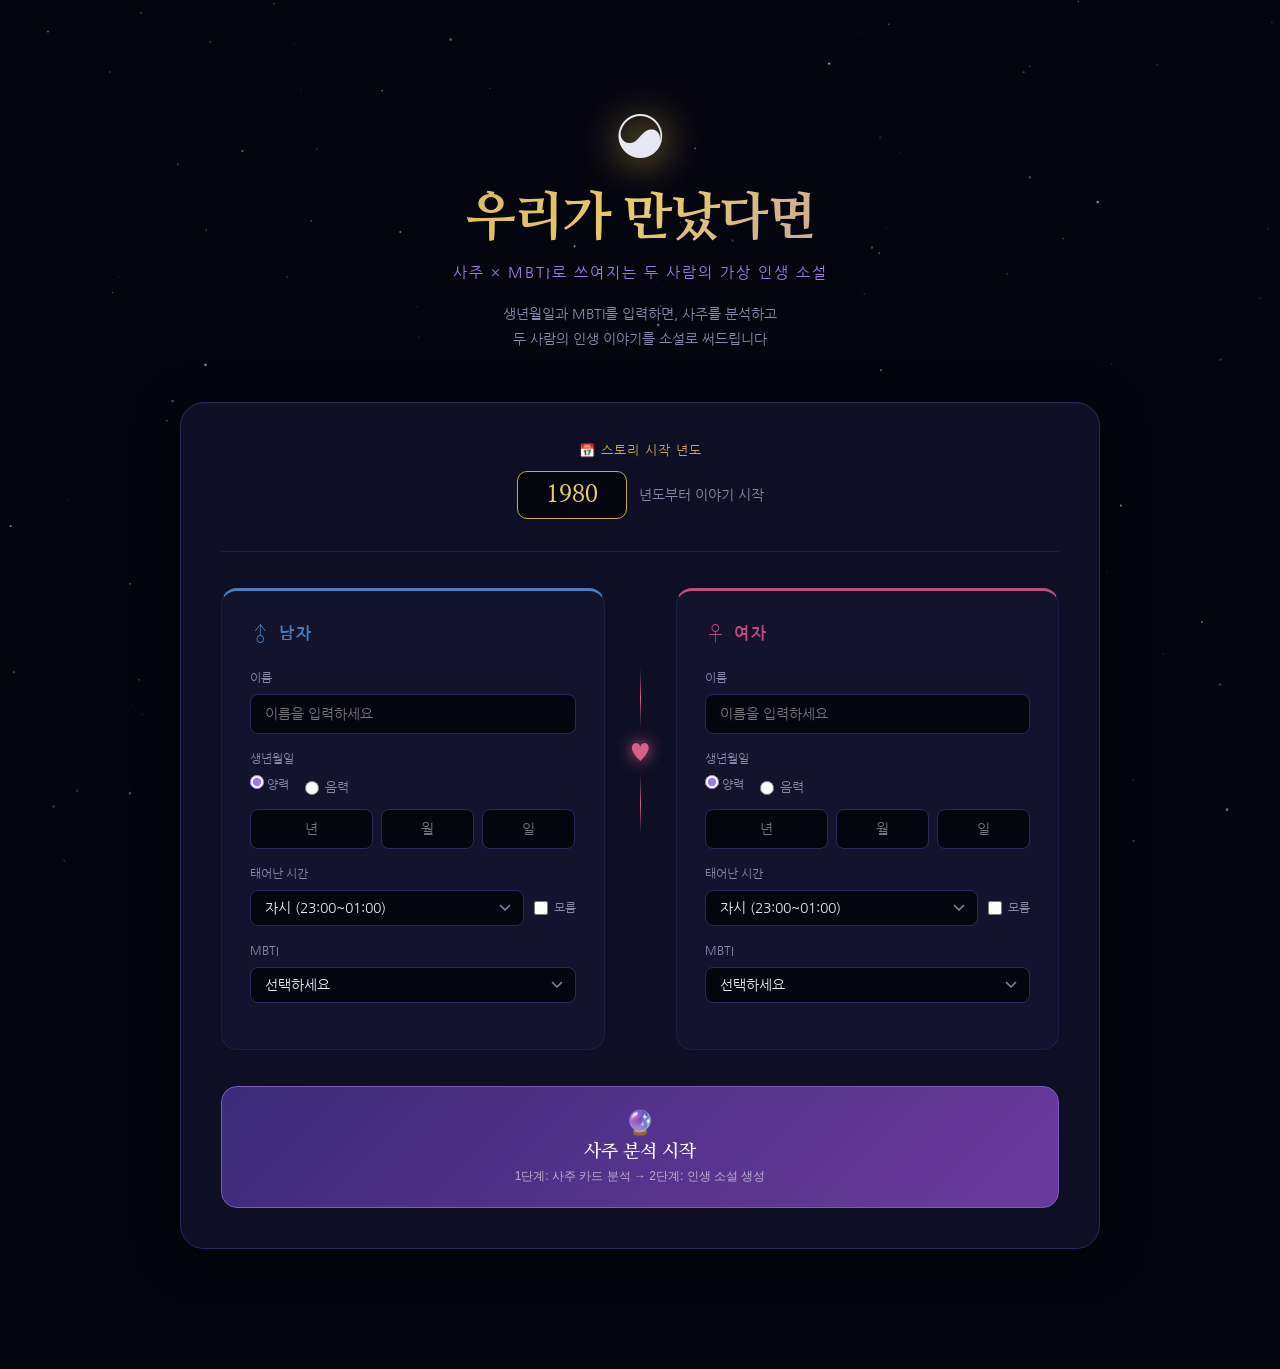
==== templates/index.html @ 8399f2bc "고정 챕터 방식 → 이어쓰기 방식으로 전면 개편 - 기존 1~4부 고정 구조 제거 - 이어쓰기 버튼으로 자연스럽게 무한 연속 생성 - 이전 파트 마지막 1000자를 다음 파트에 전" ====
<!DOCTYPE html>
<html lang="ko">
<head>
  <meta charset="UTF-8" />
  <meta name="viewport" content="width=device-width, initial-scale=1.0" />
  <title>사주×MBTI 인생소설 | 우리가 만났다면</title>
  <link rel="preconnect" href="https://fonts.googleapis.com" />
  <link href="https://fonts.googleapis.com/css2?family=Nanum+Myeongjo:wght@400;700;800&family=Nanum+Gothic:wght@400;700&display=swap" rel="stylesheet" />
  <link rel="stylesheet" href="/static/css/style.css" />
</head>
<body>
  <canvas id="stars"></canvas>

  <div class="container">

    <!-- 헤더 -->
    <header class="hero">
      <div class="hero-symbol">☯</div>
      <h1 class="hero-title">우리가 만났다면</h1>
      <p class="hero-subtitle">사주 × MBTI로 쓰여지는 두 사람의 가상 인생 소설</p>
      <p class="hero-desc">생년월일과 MBTI를 입력하면, 사주를 분석하고<br>두 사람의 인생 이야기를 소설로 써드립니다</p>
    </header>

    <!-- 입력 폼 -->
    <form id="saju-form" class="form-card">

      <div class="start-year-row">
        <label class="label-main">📅 스토리 시작 년도</label>
        <div class="start-year-input">
          <input type="number" id="start_year" min="1960" max="2010" value="1980" class="input-year" />
          <span class="unit">년도부터 이야기 시작</span>
        </div>
      </div>

      <div class="persons-row">

        <!-- 남자 -->
        <div class="person-card male">
          <div class="person-header">
            <span class="person-icon">♂</span>
            <span class="person-label">남자</span>
          </div>
          <div class="field-group">
            <label>이름</label>
            <input type="text" id="male_name" placeholder="이름을 입력하세요" class="input-text" required />
          </div>
          <div class="field-group">
            <label>생년월일</label>
            <div class="calendar-type">
              <label class="radio-label"><input type="radio" name="male_cal" value="solar" checked /> 양력</label>
              <label class="radio-label"><input type="radio" name="male_cal" value="lunar" /> 음력</label>
            </div>
            <div class="date-row">
              <input type="number" id="male_year" placeholder="년" min="1940" max="2010" class="input-date" required />
              <input type="number" id="male_month" placeholder="월" min="1" max="12" class="input-date sm" required />
              <input type="number" id="male_day" placeholder="일" min="1" max="31" class="input-date sm" required />
            </div>
          </div>
          <div class="field-group">
            <label>태어난 시간</label>
            <div class="time-row">
              <select id="male_hour" class="input-select">
                <option value="23">자시 (23:00~01:00)</option>
                <option value="1">축시 (01:00~03:00)</option>
                <option value="3">인시 (03:00~05:00)</option>
                <option value="5">묘시 (05:00~07:00)</option>
                <option value="7">진시 (07:00~09:00)</option>
                <option value="9">사시 (09:00~11:00)</option>
                <option value="11">오시 (11:00~13:00)</option>
                <option value="13">미시 (13:00~15:00)</option>
                <option value="15">신시 (15:00~17:00)</option>
                <option value="17">유시 (17:00~19:00)</option>
                <option value="19">술시 (19:00~21:00)</option>
                <option value="21">해시 (21:00~23:00)</option>
              </select>
              <label class="checkbox-label">
                <input type="checkbox" id="male_time_unknown" /> <span>모름</span>
              </label>
            </div>
          </div>
          <div class="field-group">
            <label>MBTI</label>
            <select id="male_mbti" class="input-select" required>
              <option value="">선택하세요</option>
              <optgroup label="분석가형 (NT)">
                <option>INTJ</option><option>INTP</option><option>ENTJ</option><option>ENTP</option>
              </optgroup>
              <optgroup label="외교관형 (NF)">
                <option>INFJ</option><option>INFP</option><option>ENFJ</option><option>ENFP</option>
              </optgroup>
              <optgroup label="관리자형 (SJ)">
                <option>ISTJ</option><option>ISFJ</option><option>ESTJ</option><option>ESFJ</option>
              </optgroup>
              <optgroup label="탐험가형 (SP)">
                <option>ISTP</option><option>ISFP</option><option>ESTP</option><option>ESFP</option>
              </optgroup>
            </select>
          </div>
        </div>

        <!-- 하트 구분선 -->
        <div class="divider-heart">
          <div class="heart-line"></div>
          <span class="heart">♥</span>
          <div class="heart-line"></div>
        </div>

        <!-- 여자 -->
        <div class="person-card female">
          <div class="person-header">
            <span class="person-icon">♀</span>
            <span class="person-label">여자</span>
          </div>
          <div class="field-group">
            <label>이름</label>
            <input type="text" id="female_name" placeholder="이름을 입력하세요" class="input-text" required />
          </div>
          <div class="field-group">
            <label>생년월일</label>
            <div class="calendar-type">
              <label class="radio-label"><input type="radio" name="female_cal" value="solar" checked /> 양력</label>
              <label class="radio-label"><input type="radio" name="female_cal" value="lunar" /> 음력</label>
            </div>
            <div class="date-row">
              <input type="number" id="female_year" placeholder="년" min="1940" max="2010" class="input-date" required />
              <input type="number" id="female_month" placeholder="월" min="1" max="12" class="input-date sm" required />
              <input type="number" id="female_day" placeholder="일" min="1" max="31" class="input-date sm" required />
            </div>
          </div>
          <div class="field-group">
            <label>태어난 시간</label>
            <div class="time-row">
              <select id="female_hour" class="input-select">
                <option value="23">자시 (23:00~01:00)</option>
                <option value="1">축시 (01:00~03:00)</option>
                <option value="3">인시 (03:00~05:00)</option>
                <option value="5">묘시 (05:00~07:00)</option>
                <option value="7">진시 (07:00~09:00)</option>
                <option value="9">사시 (09:00~11:00)</option>
                <option value="11">오시 (11:00~13:00)</option>
                <option value="13">미시 (13:00~15:00)</option>
                <option value="15">신시 (15:00~17:00)</option>
                <option value="17">유시 (17:00~19:00)</option>
                <option value="19">술시 (19:00~21:00)</option>
                <option value="21">해시 (21:00~23:00)</option>
              </select>
              <label class="checkbox-label">
                <input type="checkbox" id="female_time_unknown" /> <span>모름</span>
              </label>
            </div>
          </div>
          <div class="field-group">
            <label>MBTI</label>
            <select id="female_mbti" class="input-select" required>
              <option value="">선택하세요</option>
              <optgroup label="분석가형 (NT)">
                <option>INTJ</option><option>INTP</option><option>ENTJ</option><option>ENTP</option>
              </optgroup>
              <optgroup label="외교관형 (NF)">
                <option>INFJ</option><option>INFP</option><option>ENFJ</option><option>ENFP</option>
              </optgroup>
              <optgroup label="관리자형 (SJ)">
                <option>ISTJ</option><option>ISFJ</option><option>ESTJ</option><option>ESFJ</option>
              </optgroup>
              <optgroup label="탐험가형 (SP)">
                <option>ISTP</option><option>ISFP</option><option>ESTP</option><option>ESFP</option>
              </optgroup>
            </select>
          </div>
        </div>

      </div><!-- /persons-row -->

      <button type="submit" id="analyze-btn" class="btn-generate">
        <span class="btn-icon">🔮</span>
        <span class="btn-text">사주 분석 시작</span>
        <span class="btn-sub">1단계: 사주 카드 분석 → 2단계: 인생 소설 생성</span>
      </button>
    </form>

    <!-- 로딩 -->
    <div id="loading" class="loading hidden">
      <div class="loading-orb"></div>
      <p class="loading-text" id="loading-text">사주를 분석하고 있어요...</p>
      <p class="loading-sub" id="loading-sub">두 사람의 운명을 읽는 중 ✨</p>
    </div>

    <!-- 1단계: 사주 분석 카드 -->
    <div id="analysis-section" class="hidden">
      <div class="section-title-row">
        <h2 class="section-title">🔮 사주 분석 결과</h2>
      </div>
      <div class="analysis-cards">
        <div id="card-male" class="analysis-card male-card">
          <div class="card-loading">분석 중...</div>
        </div>
        <div id="card-female" class="analysis-card female-card">
          <div class="card-loading">분석 중...</div>
        </div>
        <div id="card-compat" class="analysis-card compat-card">
          <div class="card-loading">분석 중...</div>
        </div>
      </div>

      <!-- 소설 시작 버튼 -->
      <div id="novel-start-area" class="hidden">
        <div class="novel-start-divider">
          <span>✦ ✦ ✦</span>
        </div>
        <p class="novel-start-desc">사주 분석이 완료됐어요.<br>이제 두 사람의 인생 소설을 읽어볼까요?</p>
        <button id="start-novel-btn" class="btn-novel-start" onclick="startNovel()">
          <span>📖 인생 소설 1부 시작하기</span>
          <span class="btn-sub">성장기 · 첫 만남</span>
        </button>
      </div>
    </div>

    <!-- 2단계: 이어쓰기 소설 -->
    <div id="novel-section" class="hidden">

      <!-- 파트 콘텐츠 -->
      <div id="parts-container"></div>

      <!-- 이어쓰기 버튼 -->
      <div id="continue-area" class="hidden">
        <button id="continue-btn" class="btn-continue" onclick="continueNovel()">
          <span>✍️ 이어쓰기</span>
          <span class="btn-sub">다음 이야기 계속 보기</span>
        </button>
      </div>

      <!-- 완결 -->
      <div id="novel-end" class="hidden">
        <div class="novel-end-card">
          <div class="end-symbol">✦</div>
          <h3 id="end-title">두 사람의 이야기, 완결</h3>
          <p id="end-desc"></p>
          <button class="btn-copy-all" onclick="copyAll()">📋 전체 이야기 복사</button>
          <button class="btn-restart" onclick="location.reload()">🔄 새 이야기 만들기</button>
        </div>
      </div>
    </div>

  </div><!-- /container -->

  <script src="/static/js/script.js"></script>
</body>
</html>
---- static/css/style.css ----
/* ===== 기본 리셋 ===== */
*, *::before, *::after { box-sizing: border-box; margin: 0; padding: 0; }

:root {
  --bg: #05050f;
  --card: #0e0e24;
  --card2: #13132e;
  --border: #2a2a5a;
  --border2: #1e1e45;
  --gold: #c8a84b;
  --gold2: #e8c96b;
  --purple: #7c5cbf;
  --purple2: #9b7de0;
  --pink: #d4608a;
  --blue: #4a7dbf;
  --text: #e8e8f2;
  --sub: #8888aa;
  --male: #4a7dbf;
  --female: #bf4a7d;
}

body {
  background: var(--bg);
  color: var(--text);
  font-family: 'Nanum Gothic', sans-serif;
  min-height: 100vh;
  overflow-x: hidden;
}

#stars {
  position: fixed; top: 0; left: 0;
  width: 100%; height: 100%;
  pointer-events: none; z-index: 0;
}

.container {
  position: relative; z-index: 1;
  max-width: 960px;
  margin: 0 auto;
  padding: 40px 20px 80px;
}

/* ===== 히어로 ===== */
.hero { text-align: center; padding: 60px 0 50px; }

.hero-symbol {
  font-size: 56px; display: block; margin-bottom: 16px;
  animation: float 4s ease-in-out infinite;
  filter: drop-shadow(0 0 20px var(--gold));
}

@keyframes float {
  0%, 100% { transform: translateY(0); }
  50% { transform: translateY(-10px); }
}

.hero-title {
  font-family: 'Nanum Myeongjo', serif;
  font-size: clamp(32px, 6vw, 52px); font-weight: 800;
  background: linear-gradient(135deg, var(--gold), var(--gold2), var(--purple2));
  -webkit-background-clip: text; -webkit-text-fill-color: transparent; background-clip: text;
  letter-spacing: -1px; margin-bottom: 12px;
}

.hero-subtitle { font-size: 15px; color: var(--purple2); letter-spacing: 2px; margin-bottom: 20px; }
.hero-desc { font-size: 14px; color: var(--sub); line-height: 1.8; }

/* ===== 폼 카드 ===== */
.form-card {
  background: var(--card); border: 1px solid var(--border);
  border-radius: 24px; padding: 40px; margin-bottom: 40px;
  box-shadow: 0 8px 40px rgba(0,0,0,0.5), inset 0 1px 0 rgba(255,255,255,0.04);
}

.start-year-row { text-align: center; margin-bottom: 36px; padding-bottom: 32px; border-bottom: 1px solid var(--border2); }
.label-main { display: block; font-size: 13px; color: var(--gold); letter-spacing: 1px; margin-bottom: 12px; }
.start-year-input { display: flex; align-items: center; justify-content: center; gap: 12px; }

.input-year {
  width: 110px; background: var(--bg); border: 1px solid var(--gold);
  border-radius: 10px; color: var(--gold2); font-size: 24px;
  font-family: 'Nanum Myeongjo', serif; font-weight: 700;
  text-align: center; padding: 8px 12px; outline: none;
  -moz-appearance: textfield;
}
.input-year::-webkit-inner-spin-button { display: none; }
.input-year:focus { border-color: var(--gold2); box-shadow: 0 0 12px rgba(200,168,75,0.3); }
.unit { font-size: 14px; color: var(--sub); }

.persons-row { display: grid; grid-template-columns: 1fr auto 1fr; gap: 24px; align-items: start; }

.person-card { background: var(--card2); border-radius: 16px; padding: 28px; border: 1px solid var(--border2); }
.person-card.male { border-top: 3px solid var(--male); }
.person-card.female { border-top: 3px solid var(--female); }

.person-header { display: flex; align-items: center; gap: 8px; margin-bottom: 24px; }
.person-icon { font-size: 22px; }
.male .person-icon { color: var(--male); }
.female .person-icon { color: var(--female); }
.person-label { font-size: 16px; font-weight: 700; letter-spacing: 2px; }
.male .person-label { color: var(--male); }
.female .person-label { color: var(--female); }

.field-group { margin-bottom: 18px; }
.field-group label:first-child { display: block; font-size: 12px; color: var(--sub); margin-bottom: 8px; }

.input-text, .input-select {
  width: 100%; background: var(--bg); border: 1px solid var(--border);
  border-radius: 8px; color: var(--text); font-size: 14px;
  font-family: 'Nanum Gothic', sans-serif; padding: 10px 14px;
  outline: none; transition: border-color 0.2s;
}
.input-text:focus, .input-select:focus { border-color: var(--purple2); box-shadow: 0 0 8px rgba(124,92,191,0.2); }
.input-select {
  cursor: pointer; appearance: none;
  background-image: url("data:image/svg+xml,%3Csvg xmlns='http://www.w3.org/2000/svg' width='12' height='8' viewBox='0 0 12 8'%3E%3Cpath d='M1 1l5 5 5-5' stroke='%238888aa' stroke-width='1.5' fill='none'/%3E%3C/svg%3E");
  background-repeat: no-repeat; background-position: right 12px center; padding-right: 32px;
}
.input-select option, .input-select optgroup { background: #1a1a3a; color: var(--text); }

.calendar-type { display: flex; gap: 16px; margin-bottom: 8px; }
.radio-label { display: flex; align-items: center; gap: 6px; font-size: 13px; color: var(--sub); cursor: pointer; }
.radio-label input[type="radio"] { accent-color: var(--purple2); width: 14px; height: 14px; }

.date-row { display: flex; gap: 8px; }
.input-date {
  background: var(--bg); border: 1px solid var(--border); border-radius: 8px;
  color: var(--text); font-size: 14px; font-family: 'Nanum Gothic', sans-serif;
  padding: 10px; outline: none; text-align: center; flex: 1;
  -moz-appearance: textfield; transition: border-color 0.2s;
}
.input-date.sm { flex: 0.7; }
.input-date::-webkit-inner-spin-button { display: none; }
.input-date:focus { border-color: var(--purple2); }

.time-row { display: flex; gap: 10px; align-items: center; }
.time-row .input-select { flex: 1; }
.checkbox-label { display: flex; align-items: center; gap: 6px; font-size: 12px; color: var(--sub); cursor: pointer; white-space: nowrap; }
.checkbox-label input { accent-color: var(--gold); width: 14px; height: 14px; }

.divider-heart { display: flex; flex-direction: column; align-items: center; justify-content: center; padding-top: 80px; gap: 8px; }
.heart-line { width: 1px; height: 60px; background: linear-gradient(to bottom, transparent, var(--pink), transparent); }
.heart { font-size: 24px; color: var(--pink); filter: drop-shadow(0 0 8px var(--pink)); animation: pulse 2s ease-in-out infinite; }
@keyframes pulse { 0%, 100% { transform: scale(1); } 50% { transform: scale(1.2); } }

/* ===== 버튼 ===== */
.btn-generate {
  display: flex; flex-direction: column; align-items: center; justify-content: center;
  width: 100%; margin-top: 36px; padding: 22px;
  background: linear-gradient(135deg, #3a2a7a, #6a3a9a, #3a2a7a);
  background-size: 200% auto; border: 1px solid var(--purple);
  border-radius: 16px; color: #fff; cursor: pointer; transition: all 0.3s; gap: 4px;
}
.btn-generate:hover { background-position: right center; border-color: var(--purple2); box-shadow: 0 8px 30px rgba(124,92,191,0.4); transform: translateY(-2px); }
.btn-generate:disabled { opacity: 0.5; cursor: not-allowed; transform: none; }
.btn-icon { font-size: 24px; }
.btn-text { font-size: 18px; font-weight: 700; font-family: 'Nanum Myeongjo', serif; }
.btn-sub { font-size: 12px; color: rgba(255,255,255,0.6); }

/* ===== 로딩 ===== */
.loading { text-align: center; padding: 60px 20px; }
.loading-orb {
  width: 80px; height: 80px; margin: 0 auto 24px; border-radius: 50%;
  background: radial-gradient(circle at 30% 30%, var(--purple2), var(--purple));
  animation: orb-pulse 2s ease-in-out infinite;
  box-shadow: 0 0 30px var(--purple), 0 0 60px rgba(124,92,191,0.3);
}
@keyframes orb-pulse {
  0%, 100% { transform: scale(1); box-shadow: 0 0 30px var(--purple); }
  50% { transform: scale(1.1); box-shadow: 0 0 50px var(--purple2); }
}
.loading-text { font-size: 16px; color: var(--text); margin-bottom: 8px; }
.loading-sub { font-size: 13px; color: var(--sub); }

/* ===== 섹션 타이틀 ===== */
.section-title-row { text-align: center; margin-bottom: 28px; }
.section-title { font-family: 'Nanum Myeongjo', serif; font-size: 26px; font-weight: 700; color: var(--gold); }

/* ===== 사주 분석 카드 ===== */
.analysis-cards { display: grid; grid-template-columns: 1fr 1fr; gap: 16px; margin-bottom: 32px; }

.analysis-card {
  background: var(--card); border: 1px solid var(--border);
  border-radius: 20px; padding: 28px;
  box-shadow: 0 4px 20px rgba(0,0,0,0.3);
  animation: fadeIn 0.5s ease;
}

.male-card { border-top: 3px solid var(--male); grid-column: 1; }
.female-card { border-top: 3px solid var(--female); grid-column: 2; }
.compat-card {
  grid-column: 1 / -1;
  border-top: 3px solid var(--gold);
  background: linear-gradient(135deg, var(--card), rgba(200,168,75,0.05));
}

.card-header { display: flex; align-items: center; gap: 10px; margin-bottom: 16px; }
.card-icon { font-size: 24px; }
.card-title { font-family: 'Nanum Myeongjo', serif; font-size: 18px; font-weight: 700; }
.male-card .card-title { color: var(--male); }
.female-card .card-title { color: var(--female); }
.compat-card .card-title { color: var(--gold); }

.card-body { font-size: 14px; line-height: 2; color: var(--text); white-space: pre-wrap; }
.card-body em { color: var(--purple2); font-style: normal; font-weight: 700; }

.card-loading { color: var(--sub); font-size: 14px; text-align: center; padding: 20px; animation: blink 1.5s ease-in-out infinite; }
@keyframes blink { 0%, 100% { opacity: 1; } 50% { opacity: 0.3; } }

/* ===== 소설 시작 영역 ===== */
.novel-start-divider { text-align: center; color: var(--gold); font-size: 20px; letter-spacing: 12px; margin: 32px 0 20px; }
.novel-start-desc { text-align: center; color: var(--sub); font-size: 15px; line-height: 1.8; margin-bottom: 20px; }

.btn-novel-start {
  display: flex; flex-direction: column; align-items: center;
  width: 100%; padding: 24px;
  background: linear-gradient(135deg, rgba(200,168,75,0.15), rgba(200,168,75,0.05));
  border: 1px solid var(--gold); border-radius: 16px;
  color: var(--gold2); font-size: 18px; font-family: 'Nanum Myeongjo', serif;
  font-weight: 700; cursor: pointer; transition: all 0.3s; gap: 6px;
}
.btn-novel-start:hover { background: rgba(200,168,75,0.2); box-shadow: 0 8px 30px rgba(200,168,75,0.2); transform: translateY(-2px); }
.btn-novel-start .btn-sub { font-size: 13px; color: var(--sub); font-family: 'Nanum Gothic', sans-serif; font-weight: 400; }

/* ===== 파트 블록 ===== */
.part-block { margin-bottom: 40px; }

.part-title-bar {
  display: flex; align-items: center; gap: 12px;
  margin-bottom: 20px; padding: 14px 24px;
  background: linear-gradient(135deg, rgba(124,92,191,0.15), rgba(124,92,191,0.05));
  border: 1px solid var(--border); border-radius: 12px;
  border-left: 4px solid var(--purple2);
}
.part-num {
  font-family: 'Nanum Myeongjo', serif;
  font-size: 20px; font-weight: 700; color: var(--purple2);
}

/* ===== 이어쓰기 버튼 ===== */
.btn-continue {
  display: flex; flex-direction: column; align-items: center;
  width: 100%; padding: 22px;
  background: linear-gradient(135deg, #1a1a3a, #2a1a4a);
  border: 1px solid var(--purple); border-radius: 16px;
  color: var(--purple2); font-size: 18px;
  font-family: 'Nanum Myeongjo', serif; font-weight: 700;
  cursor: pointer; transition: all 0.3s; gap: 6px; margin-top: 8px;
}
.btn-continue:hover { border-color: var(--purple2); box-shadow: 0 8px 30px rgba(124,92,191,0.3); transform: translateY(-2px); }
.btn-continue:disabled { opacity: 0.5; cursor: not-allowed; transform: none; }

/* ===== 챕터 카드 ===== */

.chapter-card {
  background: var(--card2); border: 1px solid var(--border2);
  border-radius: 16px; padding: 28px 32px; margin-bottom: 16px;
  animation: fadeIn 0.4s ease;
}

@keyframes fadeIn { from { opacity: 0; transform: translateY(10px); } to { opacity: 1; transform: translateY(0); } }

.chapter-year { font-size: 14px; color: var(--gold); font-weight: 700; letter-spacing: 1px; margin-bottom: 12px; display: block; }
.saju-note { background: rgba(124,92,191,0.08); border-left: 3px solid var(--purple2); border-radius: 0 8px 8px 0; padding: 10px 14px; font-size: 13px; color: var(--purple2); margin-bottom: 16px; line-height: 1.6; }
.story-body { color: var(--text); white-space: pre-wrap; line-height: 2; font-size: 15px; }
.gungham-note { background: rgba(200,168,75,0.06); border-left: 3px solid var(--gold); border-radius: 0 8px 8px 0; padding: 10px 14px; font-size: 13px; color: var(--gold); margin-top: 16px; line-height: 1.6; }

.story-raw { white-space: pre-wrap; line-height: 2; color: var(--text); font-size: 15px; padding: 8px; }

/* ===== 다음 챕터 버튼 ===== */
.btn-next-chapter {
  display: block; width: 100%; padding: 20px;
  background: linear-gradient(135deg, #1a1a3a, #2a1a4a);
  border: 1px solid var(--purple); border-radius: 16px;
  color: var(--purple2); font-size: 16px; font-family: 'Nanum Myeongjo', serif;
  font-weight: 700; cursor: pointer; transition: all 0.3s;
  text-align: center; margin-top: 8px;
}
.btn-next-chapter:hover { border-color: var(--purple2); box-shadow: 0 8px 30px rgba(124,92,191,0.3); transform: translateY(-2px); }

/* ===== 완결 ===== */
.novel-end-card {
  text-align: center; padding: 60px 40px;
  background: linear-gradient(135deg, var(--card), rgba(200,168,75,0.08));
  border: 1px solid var(--gold); border-radius: 24px;
  margin-top: 32px;
}
.end-symbol { font-size: 40px; color: var(--gold); margin-bottom: 20px; animation: float 3s ease-in-out infinite; }
#end-title { font-family: 'Nanum Myeongjo', serif; font-size: 24px; color: var(--gold2); margin-bottom: 12px; }
#end-desc { color: var(--sub); font-size: 15px; margin-bottom: 32px; line-height: 1.8; }

.btn-copy-all, .btn-restart {
  display: inline-block; padding: 12px 28px; border-radius: 10px;
  font-size: 14px; font-family: 'Nanum Gothic', sans-serif;
  cursor: pointer; transition: all 0.2s; margin: 6px;
}
.btn-copy-all { background: var(--card2); border: 1px solid var(--border); color: var(--sub); }
.btn-copy-all:hover { border-color: var(--gold); color: var(--gold); }
.btn-restart { background: rgba(124,92,191,0.2); border: 1px solid var(--purple); color: var(--purple2); }
.btn-restart:hover { background: rgba(124,92,191,0.3); }

/* ===== 유틸 ===== */
.hidden { display: none !important; }

/* ===== 반응형 ===== */
@media (max-width: 700px) {
  .form-card { padding: 24px 16px; }
  .persons-row { grid-template-columns: 1fr; }
  .divider-heart { flex-direction: row; padding-top: 0; }
  .heart-line { width: 60px; height: 1px; background: linear-gradient(to right, transparent, var(--pink), transparent); }
  .analysis-cards { grid-template-columns: 1fr; }
  .male-card, .female-card, .compat-card { grid-column: 1; }
  .chapter-card { padding: 20px; }
  .chapter-progress { padding: 12px; }
  .chapter-step span { font-size: 10px; }
}
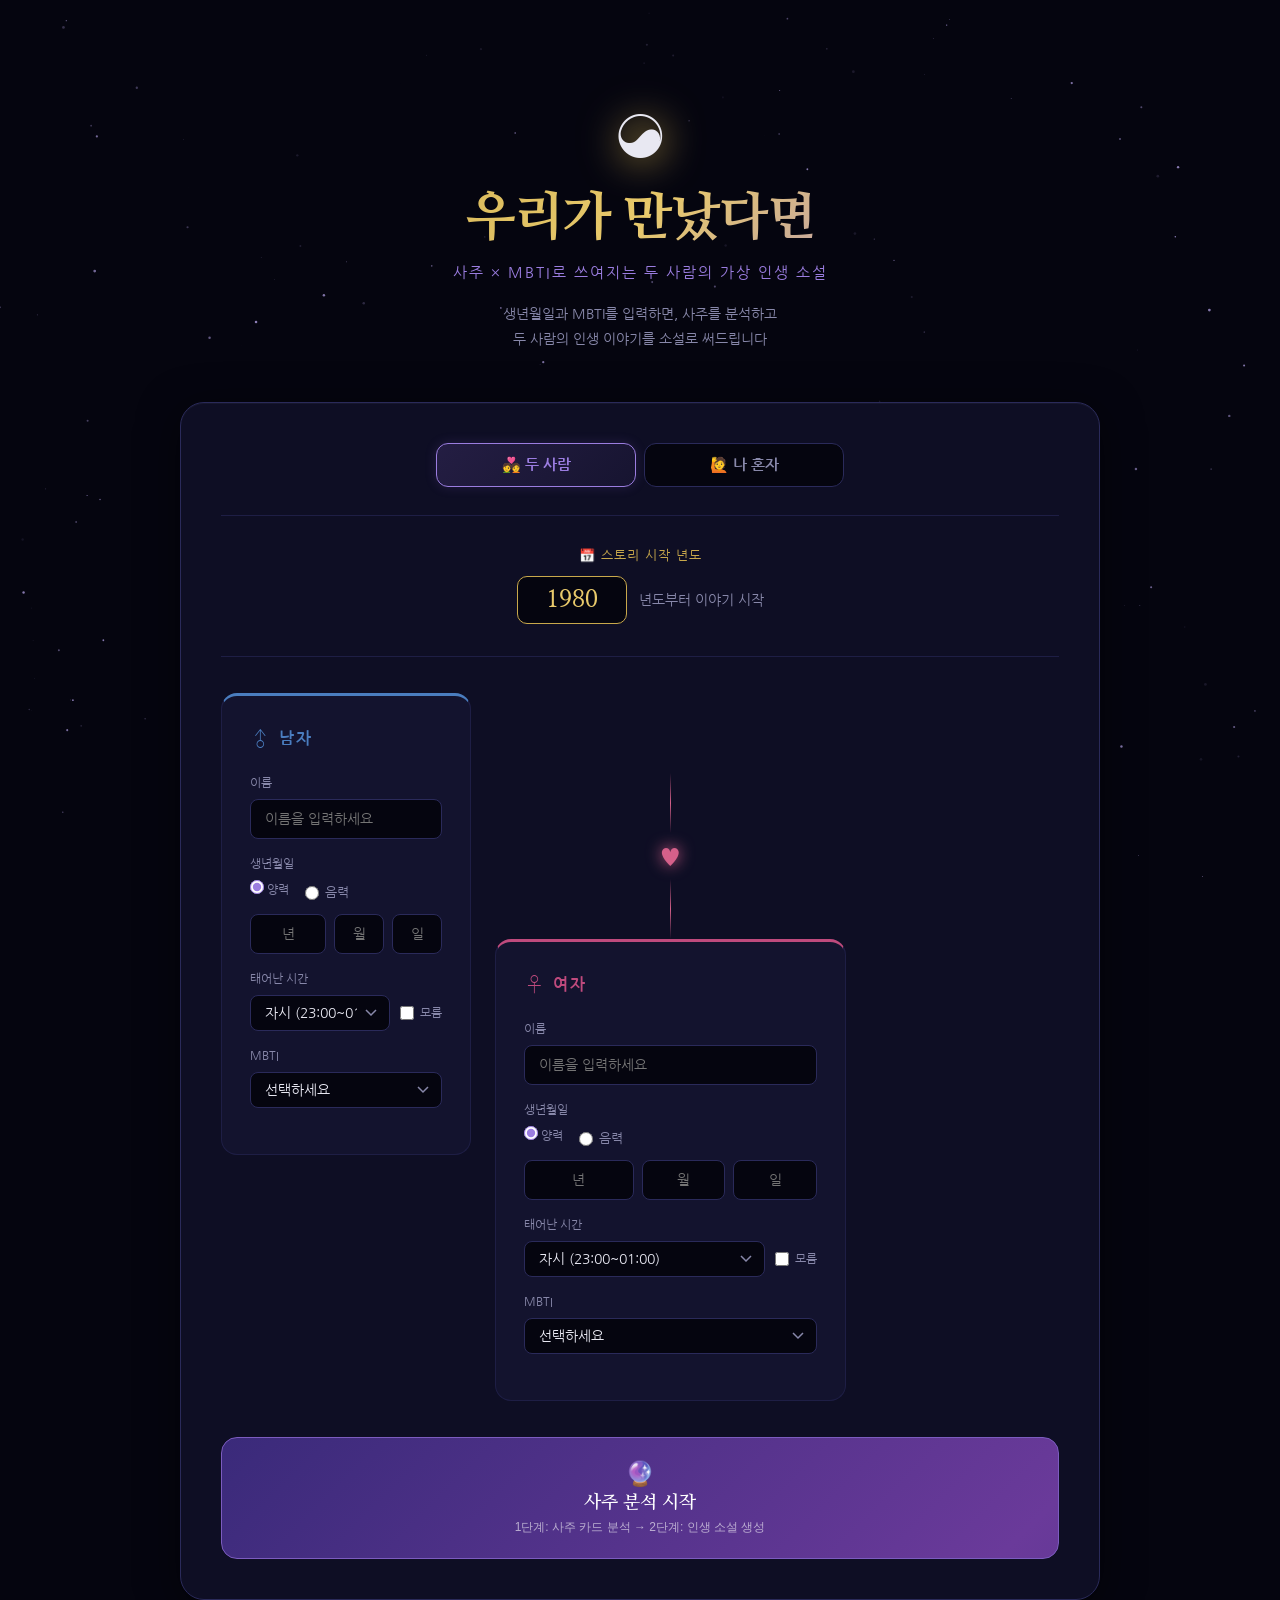
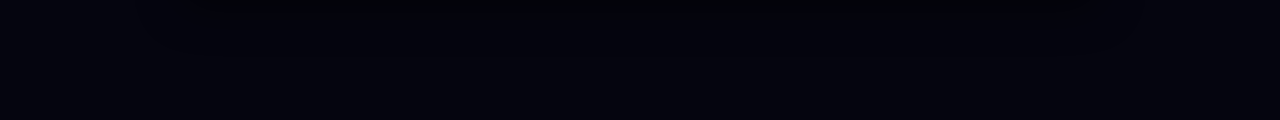
==== commit c169145d: "feat: A-1 나 혼자 사주 인생 소설 모드 추가 - 두 사람 / 나 혼자 모드 토글 UI 추가 - 솔로 모드 사주 분석 카드 3종 (나의 사주 / 관계 스타일 / 2026 운" ====
--- a/templates/index.html
+++ b/templates/index.html
@@ -17,12 +17,18 @@
     <header class="hero">
       <div class="hero-symbol">☯</div>
       <h1 class="hero-title">우리가 만났다면</h1>
-      <p class="hero-subtitle">사주 × MBTI로 쓰여지는 두 사람의 가상 인생 소설</p>
-      <p class="hero-desc">생년월일과 MBTI를 입력하면, 사주를 분석하고<br>두 사람의 인생 이야기를 소설로 써드립니다</p>
+      <p class="hero-subtitle" id="hero-subtitle">사주 × MBTI로 쓰여지는 두 사람의 가상 인생 소설</p>
+      <p class="hero-desc" id="hero-desc">생년월일과 MBTI를 입력하면, 사주를 분석하고<br>두 사람의 인생 이야기를 소설로 써드립니다</p>
     </header>
 
     <!-- 입력 폼 -->
     <form id="saju-form" class="form-card">
+
+      <!-- 모드 선택 -->
+      <div class="mode-toggle">
+        <button type="button" class="mode-btn active" id="mode-couple" onclick="setMode('couple')">💑 두 사람</button>
+        <button type="button" class="mode-btn" id="mode-solo" onclick="setMode('solo')">🙋 나 혼자</button>
+      </div>
 
       <div class="start-year-row">
         <label class="label-main">📅 스토리 시작 년도</label>
@@ -34,11 +40,11 @@
 
       <div class="persons-row">
 
-        <!-- 남자 -->
-        <div class="person-card male">
+        <!-- 남자 / 나 -->
+        <div class="person-card male" id="card-person1">
           <div class="person-header">
-            <span class="person-icon">♂</span>
-            <span class="person-label">남자</span>
+            <span class="person-icon" id="person1-icon">♂</span>
+            <span class="person-label" id="person1-label">남자</span>
           </div>
           <div class="field-group">
             <label>이름</label>
@@ -98,83 +104,86 @@
           </div>
         </div>
 
-        <!-- 하트 구분선 -->
-        <div class="divider-heart">
-          <div class="heart-line"></div>
-          <span class="heart">♥</span>
-          <div class="heart-line"></div>
-        </div>
-
-        <!-- 여자 -->
-        <div class="person-card female">
-          <div class="person-header">
-            <span class="person-icon">♀</span>
-            <span class="person-label">여자</span>
-          </div>
-          <div class="field-group">
-            <label>이름</label>
-            <input type="text" id="female_name" placeholder="이름을 입력하세요" class="input-text" required />
-          </div>
-          <div class="field-group">
-            <label>생년월일</label>
-            <div class="calendar-type">
-              <label class="radio-label"><input type="radio" name="female_cal" value="solar" checked /> 양력</label>
-              <label class="radio-label"><input type="radio" name="female_cal" value="lunar" /> 음력</label>
-            </div>
-            <div class="date-row">
-              <input type="number" id="female_year" placeholder="년" min="1940" max="2010" class="input-date" required />
-              <input type="number" id="female_month" placeholder="월" min="1" max="12" class="input-date sm" required />
-              <input type="number" id="female_day" placeholder="일" min="1" max="31" class="input-date sm" required />
-            </div>
-          </div>
-          <div class="field-group">
-            <label>태어난 시간</label>
-            <div class="time-row">
-              <select id="female_hour" class="input-select">
-                <option value="23">자시 (23:00~01:00)</option>
-                <option value="1">축시 (01:00~03:00)</option>
-                <option value="3">인시 (03:00~05:00)</option>
-                <option value="5">묘시 (05:00~07:00)</option>
-                <option value="7">진시 (07:00~09:00)</option>
-                <option value="9">사시 (09:00~11:00)</option>
-                <option value="11">오시 (11:00~13:00)</option>
-                <option value="13">미시 (13:00~15:00)</option>
-                <option value="15">신시 (15:00~17:00)</option>
-                <option value="17">유시 (17:00~19:00)</option>
-                <option value="19">술시 (19:00~21:00)</option>
-                <option value="21">해시 (21:00~23:00)</option>
+        <!-- 하트 구분선 + 여자 (두 사람 모드에서만 표시) -->
+        <div id="female-section">
+          <!-- 하트 구분선 -->
+          <div class="divider-heart">
+            <div class="heart-line"></div>
+            <span class="heart">♥</span>
+            <div class="heart-line"></div>
+          </div>
+
+          <!-- 여자 -->
+          <div class="person-card female">
+            <div class="person-header">
+              <span class="person-icon">♀</span>
+              <span class="person-label">여자</span>
+            </div>
+            <div class="field-group">
+              <label>이름</label>
+              <input type="text" id="female_name" placeholder="이름을 입력하세요" class="input-text" />
+            </div>
+            <div class="field-group">
+              <label>생년월일</label>
+              <div class="calendar-type">
+                <label class="radio-label"><input type="radio" name="female_cal" value="solar" checked /> 양력</label>
+                <label class="radio-label"><input type="radio" name="female_cal" value="lunar" /> 음력</label>
+              </div>
+              <div class="date-row">
+                <input type="number" id="female_year" placeholder="년" min="1940" max="2010" class="input-date" />
+                <input type="number" id="female_month" placeholder="월" min="1" max="12" class="input-date sm" />
+                <input type="number" id="female_day" placeholder="일" min="1" max="31" class="input-date sm" />
+              </div>
+            </div>
+            <div class="field-group">
+              <label>태어난 시간</label>
+              <div class="time-row">
+                <select id="female_hour" class="input-select">
+                  <option value="23">자시 (23:00~01:00)</option>
+                  <option value="1">축시 (01:00~03:00)</option>
+                  <option value="3">인시 (03:00~05:00)</option>
+                  <option value="5">묘시 (05:00~07:00)</option>
+                  <option value="7">진시 (07:00~09:00)</option>
+                  <option value="9">사시 (09:00~11:00)</option>
+                  <option value="11">오시 (11:00~13:00)</option>
+                  <option value="13">미시 (13:00~15:00)</option>
+                  <option value="15">신시 (15:00~17:00)</option>
+                  <option value="17">유시 (17:00~19:00)</option>
+                  <option value="19">술시 (19:00~21:00)</option>
+                  <option value="21">해시 (21:00~23:00)</option>
+                </select>
+                <label class="checkbox-label">
+                  <input type="checkbox" id="female_time_unknown" /> <span>모름</span>
+                </label>
+              </div>
+            </div>
+            <div class="field-group">
+              <label>MBTI</label>
+              <select id="female_mbti" class="input-select">
+                <option value="">선택하세요</option>
+                <optgroup label="분석가형 (NT)">
+                  <option>INTJ</option><option>INTP</option><option>ENTJ</option><option>ENTP</option>
+                </optgroup>
+                <optgroup label="외교관형 (NF)">
+                  <option>INFJ</option><option>INFP</option><option>ENFJ</option><option>ENFP</option>
+                </optgroup>
+                <optgroup label="관리자형 (SJ)">
+                  <option>ISTJ</option><option>ISFJ</option><option>ESTJ</option><option>ESFJ</option>
+                </optgroup>
+                <optgroup label="탐험가형 (SP)">
+                  <option>ISTP</option><option>ISFP</option><option>ESTP</option><option>ESFP</option>
+                </optgroup>
               </select>
-              <label class="checkbox-label">
-                <input type="checkbox" id="female_time_unknown" /> <span>모름</span>
-              </label>
-            </div>
-          </div>
-          <div class="field-group">
-            <label>MBTI</label>
-            <select id="female_mbti" class="input-select" required>
-              <option value="">선택하세요</option>
-              <optgroup label="분석가형 (NT)">
-                <option>INTJ</option><option>INTP</option><option>ENTJ</option><option>ENTP</option>
-              </optgroup>
-              <optgroup label="외교관형 (NF)">
-                <option>INFJ</option><option>INFP</option><option>ENFJ</option><option>ENFP</option>
-              </optgroup>
-              <optgroup label="관리자형 (SJ)">
-                <option>ISTJ</option><option>ISFJ</option><option>ESTJ</option><option>ESFJ</option>
-              </optgroup>
-              <optgroup label="탐험가형 (SP)">
-                <option>ISTP</option><option>ISFP</option><option>ESTP</option><option>ESFP</option>
-              </optgroup>
-            </select>
-          </div>
-        </div>
+            </div>
+          </div>
+        </div><!-- /female-section -->
 
       </div><!-- /persons-row -->
 
       <button type="submit" id="analyze-btn" class="btn-generate">
         <span class="btn-icon">🔮</span>
-        <span class="btn-text">사주 분석 시작</span>
-        <span class="btn-sub">1단계: 사주 카드 분석 → 2단계: 인생 소설 생성</span>
+        <span class="btn-text" id="btn-text">사주 분석 시작</span>
+        <span class="btn-sub" id="btn-sub">1단계: 사주 카드 분석 → 2단계: 인생 소설 생성</span>
       </button>
     </form>
 
@@ -182,7 +191,7 @@
     <div id="loading" class="loading hidden">
       <div class="loading-orb"></div>
       <p class="loading-text" id="loading-text">사주를 분석하고 있어요...</p>
-      <p class="loading-sub" id="loading-sub">두 사람의 운명을 읽는 중 ✨</p>
+      <p class="loading-sub" id="loading-sub">운명을 읽는 중 ✨</p>
     </div>
 
     <!-- 1단계: 사주 분석 카드 -->
@@ -190,7 +199,7 @@
       <div class="section-title-row">
         <h2 class="section-title">🔮 사주 분석 결과</h2>
       </div>
-      <div class="analysis-cards">
+      <div class="analysis-cards" id="analysis-cards-grid">
         <div id="card-male" class="analysis-card male-card">
           <div class="card-loading">분석 중...</div>
         </div>
@@ -207,10 +216,10 @@
         <div class="novel-start-divider">
           <span>✦ ✦ ✦</span>
         </div>
-        <p class="novel-start-desc">사주 분석이 완료됐어요.<br>이제 두 사람의 인생 소설을 읽어볼까요?</p>
+        <p class="novel-start-desc" id="novel-start-desc">사주 분석이 완료됐어요.<br>이제 두 사람의 인생 소설을 읽어볼까요?</p>
         <button id="start-novel-btn" class="btn-novel-start" onclick="startNovel()">
           <span>📖 인생 소설 1부 시작하기</span>
-          <span class="btn-sub">성장기 · 첫 만남</span>
+          <span class="btn-sub" id="novel-start-sub">성장기 · 첫 만남</span>
         </button>
       </div>
     </div>
@@ -233,7 +242,7 @@
       <div id="novel-end" class="hidden">
         <div class="novel-end-card">
           <div class="end-symbol">✦</div>
-          <h3 id="end-title">두 사람의 이야기, 완결</h3>
+          <h3 id="end-title">이야기 완결</h3>
           <p id="end-desc"></p>
           <button class="btn-copy-all" onclick="copyAll()">📋 전체 이야기 복사</button>
           <button class="btn-restart" onclick="location.reload()">🔄 새 이야기 만들기</button>
--- a/static/css/style.css
+++ b/static/css/style.css
@@ -65,6 +65,27 @@
 .hero-subtitle { font-size: 15px; color: var(--purple2); letter-spacing: 2px; margin-bottom: 20px; }
 .hero-desc { font-size: 14px; color: var(--sub); line-height: 1.8; }
 
+/* ===== 모드 토글 ===== */
+.mode-toggle {
+  display: flex; gap: 8px; justify-content: center;
+  margin-bottom: 32px; padding-bottom: 28px;
+  border-bottom: 1px solid var(--border2);
+}
+
+.mode-btn {
+  flex: 1; max-width: 200px; padding: 12px 20px;
+  background: var(--bg); border: 1px solid var(--border);
+  border-radius: 12px; color: var(--sub);
+  font-size: 15px; font-family: 'Nanum Gothic', sans-serif; font-weight: 700;
+  cursor: pointer; transition: all 0.2s;
+}
+.mode-btn:hover { border-color: var(--purple); color: var(--purple2); }
+.mode-btn.active {
+  background: linear-gradient(135deg, rgba(124,92,191,0.2), rgba(124,92,191,0.08));
+  border-color: var(--purple2); color: var(--purple2);
+  box-shadow: 0 0 12px rgba(124,92,191,0.2);
+}
+
 /* ===== 폼 카드 ===== */
 .form-card {
   background: var(--card); border: 1px solid var(--border);
@@ -206,6 +227,26 @@
 
 .card-loading { color: var(--sub); font-size: 14px; text-align: center; padding: 20px; animation: blink 1.5s ease-in-out infinite; }
 @keyframes blink { 0%, 100% { opacity: 1; } 50% { opacity: 0.3; } }
+
+/* ===== 솔로 모드 분석 카드 ===== */
+.solo-cards { grid-template-columns: 1fr 1fr; }
+
+.solo-card-1 {
+  border-top: 3px solid var(--purple2); grid-column: 1;
+}
+.solo-card-1 .card-title { color: var(--purple2); }
+
+.solo-card-2 {
+  border-top: 3px solid var(--pink); grid-column: 2;
+}
+.solo-card-2 .card-title { color: var(--pink); }
+
+.solo-card-3 {
+  grid-column: 1 / -1;
+  border-top: 3px solid var(--gold);
+  background: linear-gradient(135deg, var(--card), rgba(200,168,75,0.05));
+}
+.solo-card-3 .card-title { color: var(--gold); }
 
 /* ===== 소설 시작 영역 ===== */
 .novel-start-divider { text-align: center; color: var(--gold); font-size: 20px; letter-spacing: 12px; margin: 32px 0 20px; }
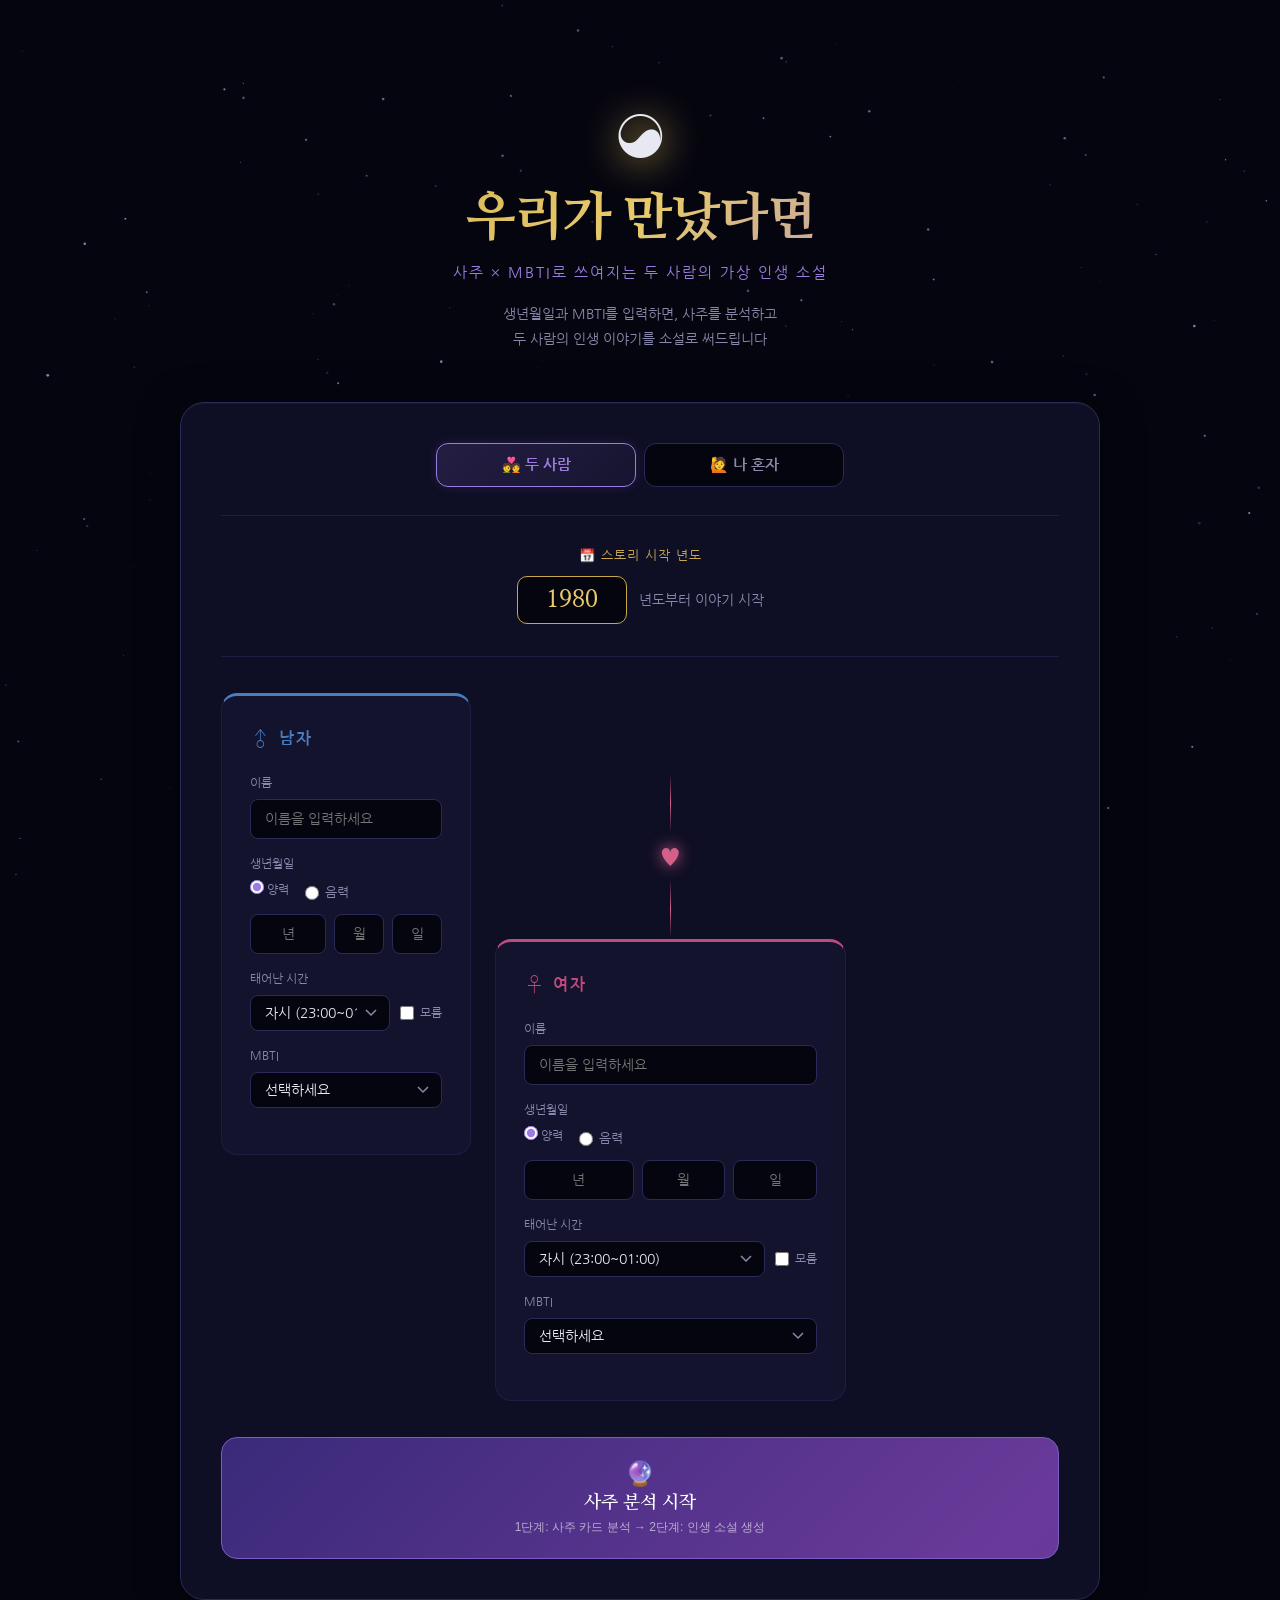
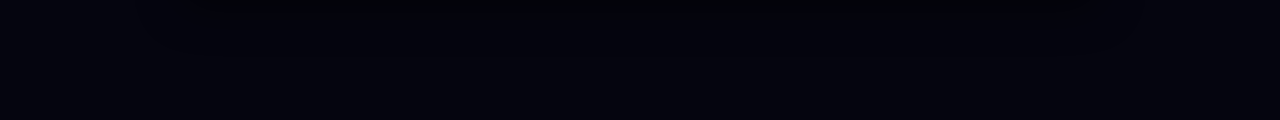
==== commit 6a50111a: "feat: A-3 2026년 운세 카드 기능 추가 - 사주 분석 완료 후 "2026년 운세 자세히 보기" 버튼 표시 - 솔로 모드: 연애운/재물운/건강운/전체운 4장 카드 - 커플" ====
--- a/templates/index.html
+++ b/templates/index.html
@@ -211,6 +211,28 @@
         </div>
       </div>
 
+      <!-- 운세 버튼 -->
+      <div id="fortune-start-area" class="hidden">
+        <div class="novel-start-divider"><span>✦ ✦ ✦</span></div>
+        <button id="fortune-btn" class="btn-fortune" onclick="startFortune()">
+          <span>🗓 2026년 운세 자세히 보기</span>
+          <span class="btn-sub">연애운 · 재물운 · 건강운 · 전체운</span>
+        </button>
+      </div>
+
+      <!-- 운세 결과 -->
+      <div id="fortune-section" class="hidden">
+        <div class="section-title-row" style="margin-top:32px;">
+          <h2 class="section-title">🗓 2026년 운세</h2>
+        </div>
+        <div class="fortune-cards" id="fortune-cards-grid">
+          <div id="fcard-1" class="fortune-card fcard-love"><div class="card-loading">분석 중...</div></div>
+          <div id="fcard-2" class="fortune-card fcard-money"><div class="card-loading">분석 중...</div></div>
+          <div id="fcard-3" class="fortune-card fcard-health"><div class="card-loading">분석 중...</div></div>
+          <div id="fcard-4" class="fortune-card fcard-total"><div class="card-loading">분석 중...</div></div>
+        </div>
+      </div>
+
       <!-- 소설 시작 버튼 -->
       <div id="novel-start-area" class="hidden">
         <div class="novel-start-divider">
--- a/static/css/style.css
+++ b/static/css/style.css
@@ -248,6 +248,50 @@
 }
 .solo-card-3 .card-title { color: var(--gold); }
 
+/* ===== 운세 버튼 ===== */
+.btn-fortune {
+  display: flex; flex-direction: column; align-items: center;
+  width: 100%; padding: 20px;
+  background: linear-gradient(135deg, rgba(200,168,75,0.1), rgba(200,168,75,0.04));
+  border: 1px solid var(--gold); border-radius: 16px;
+  color: var(--gold2); font-size: 16px;
+  font-family: 'Nanum Myeongjo', serif; font-weight: 700;
+  cursor: pointer; transition: all 0.3s; gap: 6px;
+}
+.btn-fortune:hover { background: rgba(200,168,75,0.18); box-shadow: 0 6px 24px rgba(200,168,75,0.2); transform: translateY(-2px); }
+.btn-fortune:disabled { opacity: 0.5; cursor: not-allowed; transform: none; }
+
+/* ===== 운세 카드 그리드 ===== */
+.fortune-cards {
+  display: grid;
+  grid-template-columns: 1fr 1fr;
+  gap: 16px;
+  margin-bottom: 32px;
+}
+
+.fortune-card {
+  background: var(--card); border: 1px solid var(--border);
+  border-radius: 20px; padding: 28px;
+  box-shadow: 0 4px 20px rgba(0,0,0,0.3);
+  animation: fadeIn 0.5s ease;
+}
+
+.fcard-love  { border-top: 3px solid var(--pink); }
+.fcard-love .card-title  { color: var(--pink); }
+
+.fcard-money { border-top: 3px solid #4ab87d; }
+.fcard-money .card-title { color: #4ab87d; }
+
+.fcard-health { border-top: 3px solid #4a9dbf; }
+.fcard-health .card-title { color: #4a9dbf; }
+
+.fcard-total {
+  grid-column: 1 / -1;
+  border-top: 3px solid var(--gold);
+  background: linear-gradient(135deg, var(--card), rgba(200,168,75,0.05));
+}
+.fcard-total .card-title { color: var(--gold); }
+
 /* ===== 소설 시작 영역 ===== */
 .novel-start-divider { text-align: center; color: var(--gold); font-size: 20px; letter-spacing: 12px; margin: 32px 0 20px; }
 .novel-start-desc { text-align: center; color: var(--sub); font-size: 15px; line-height: 1.8; margin-bottom: 20px; }
@@ -354,4 +398,6 @@
   .chapter-card { padding: 20px; }
   .chapter-progress { padding: 12px; }
   .chapter-step span { font-size: 10px; }
-}
+  .fortune-cards { grid-template-columns: 1fr; }
+  .fcard-total { grid-column: 1; }
+}
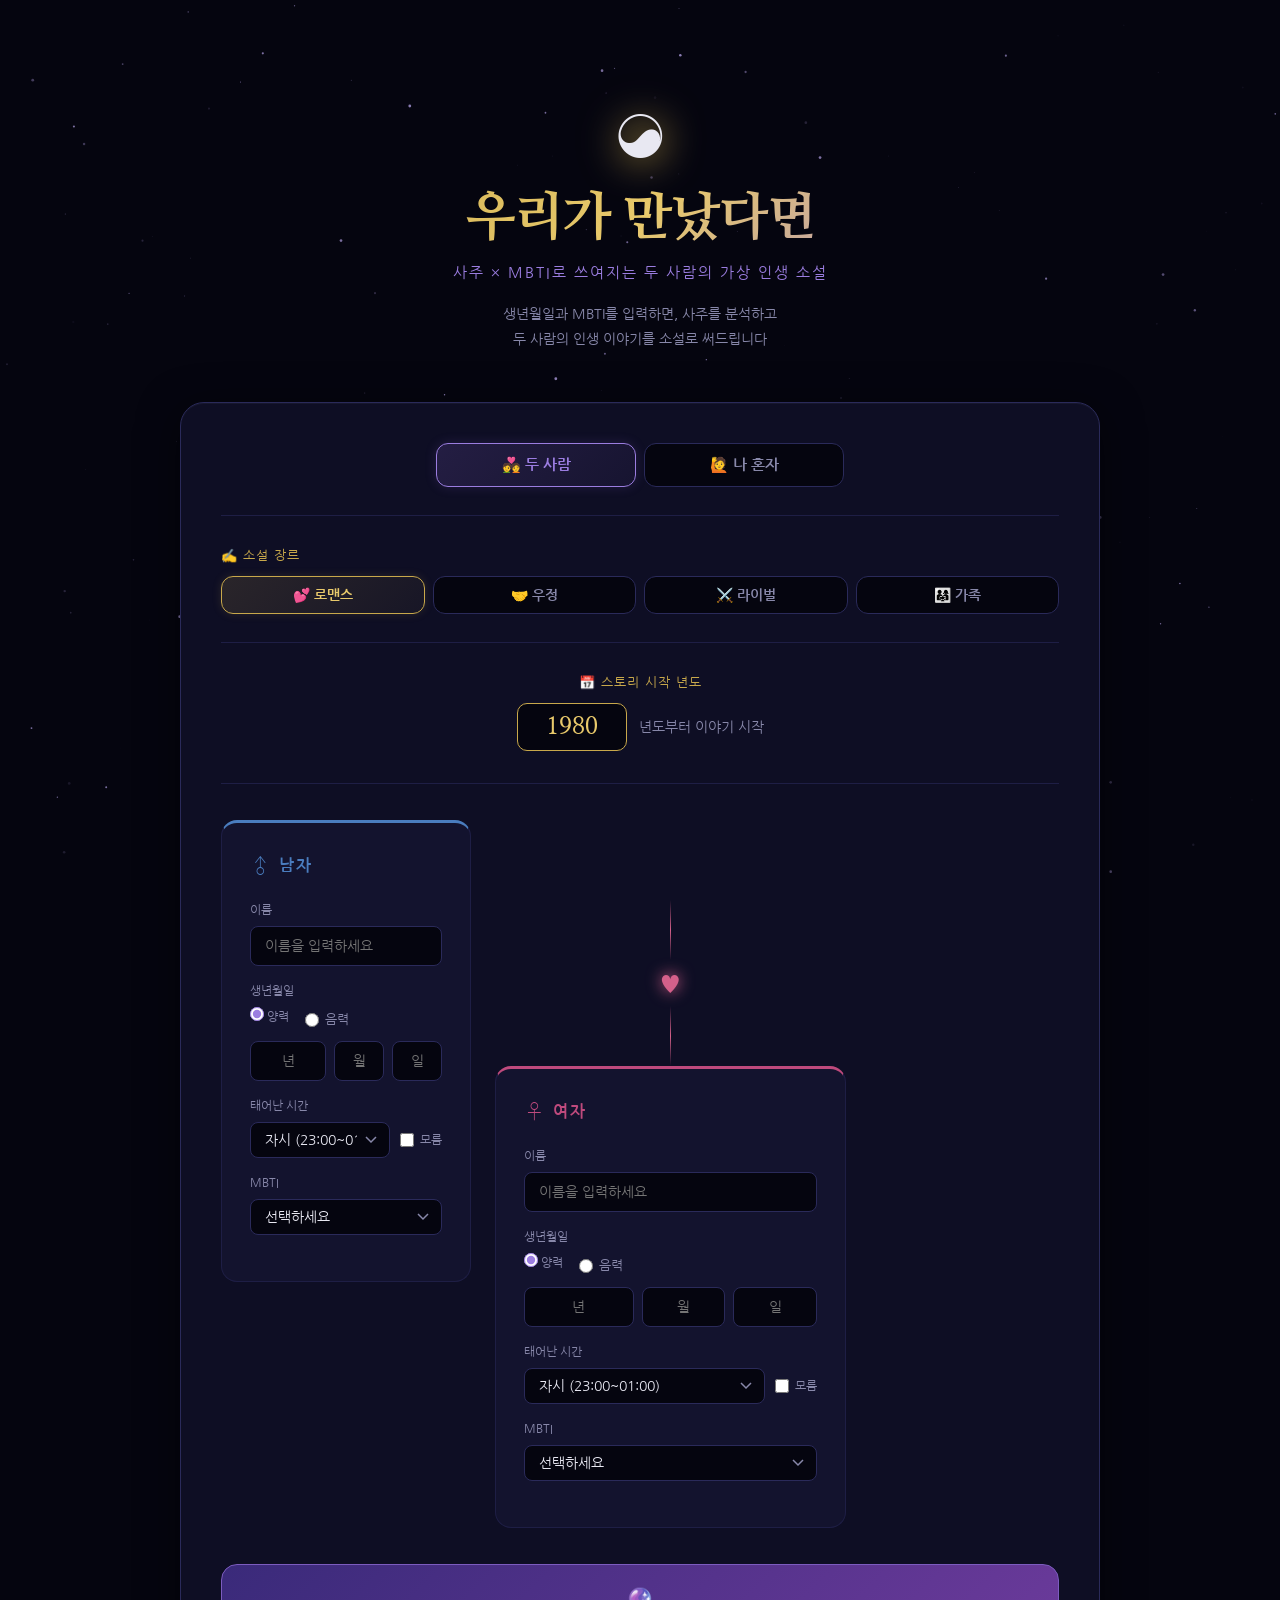
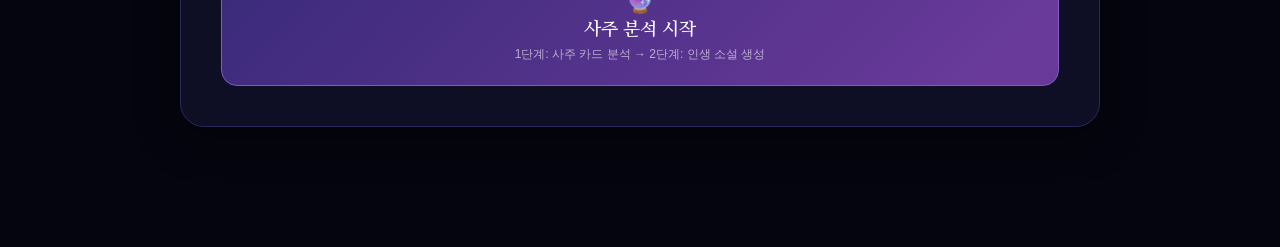
==== commit 7042ca09: "feat: A-2 소설 장르 선택 기능 추가 - 폼에 장르 선택 버튼 4종: 💕로맨스 / 🤝우정 / ⚔️라이벌 / 👨‍👩‍👧가족 - 두 사람 모드 / 나 혼자 모드 모두 적용 - " ====
--- a/templates/index.html
+++ b/templates/index.html
@@ -28,6 +28,17 @@
       <div class="mode-toggle">
         <button type="button" class="mode-btn active" id="mode-couple" onclick="setMode('couple')">💑 두 사람</button>
         <button type="button" class="mode-btn" id="mode-solo" onclick="setMode('solo')">🙋 나 혼자</button>
+      </div>
+
+      <!-- 장르 선택 -->
+      <div class="genre-row">
+        <label class="label-main">✍️ 소설 장르</label>
+        <div class="genre-btns">
+          <button type="button" class="genre-btn active" data-genre="romance">💕 로맨스</button>
+          <button type="button" class="genre-btn" data-genre="friendship">🤝 우정</button>
+          <button type="button" class="genre-btn" data-genre="rival">⚔️ 라이벌</button>
+          <button type="button" class="genre-btn" data-genre="family">👨‍👩‍👧 가족</button>
+        </div>
       </div>
 
       <div class="start-year-row">
--- a/static/css/style.css
+++ b/static/css/style.css
@@ -65,6 +65,30 @@
 .hero-subtitle { font-size: 15px; color: var(--purple2); letter-spacing: 2px; margin-bottom: 20px; }
 .hero-desc { font-size: 14px; color: var(--sub); line-height: 1.8; }
 
+/* ===== 장르 선택 ===== */
+.genre-row {
+  margin-bottom: 32px; padding-bottom: 28px;
+  border-bottom: 1px solid var(--border2);
+}
+
+.genre-btns {
+  display: flex; gap: 8px; flex-wrap: wrap; margin-top: 12px;
+}
+
+.genre-btn {
+  flex: 1; min-width: 100px; padding: 10px 14px;
+  background: var(--bg); border: 1px solid var(--border);
+  border-radius: 12px; color: var(--sub);
+  font-size: 14px; font-family: 'Nanum Gothic', sans-serif; font-weight: 700;
+  cursor: pointer; transition: all 0.2s; white-space: nowrap;
+}
+.genre-btn:hover { border-color: var(--gold); color: var(--gold); }
+.genre-btn.active {
+  background: linear-gradient(135deg, rgba(200,168,75,0.15), rgba(200,168,75,0.05));
+  border-color: var(--gold); color: var(--gold2);
+  box-shadow: 0 0 10px rgba(200,168,75,0.15);
+}
+
 /* ===== 모드 토글 ===== */
 .mode-toggle {
   display: flex; gap: 8px; justify-content: center;
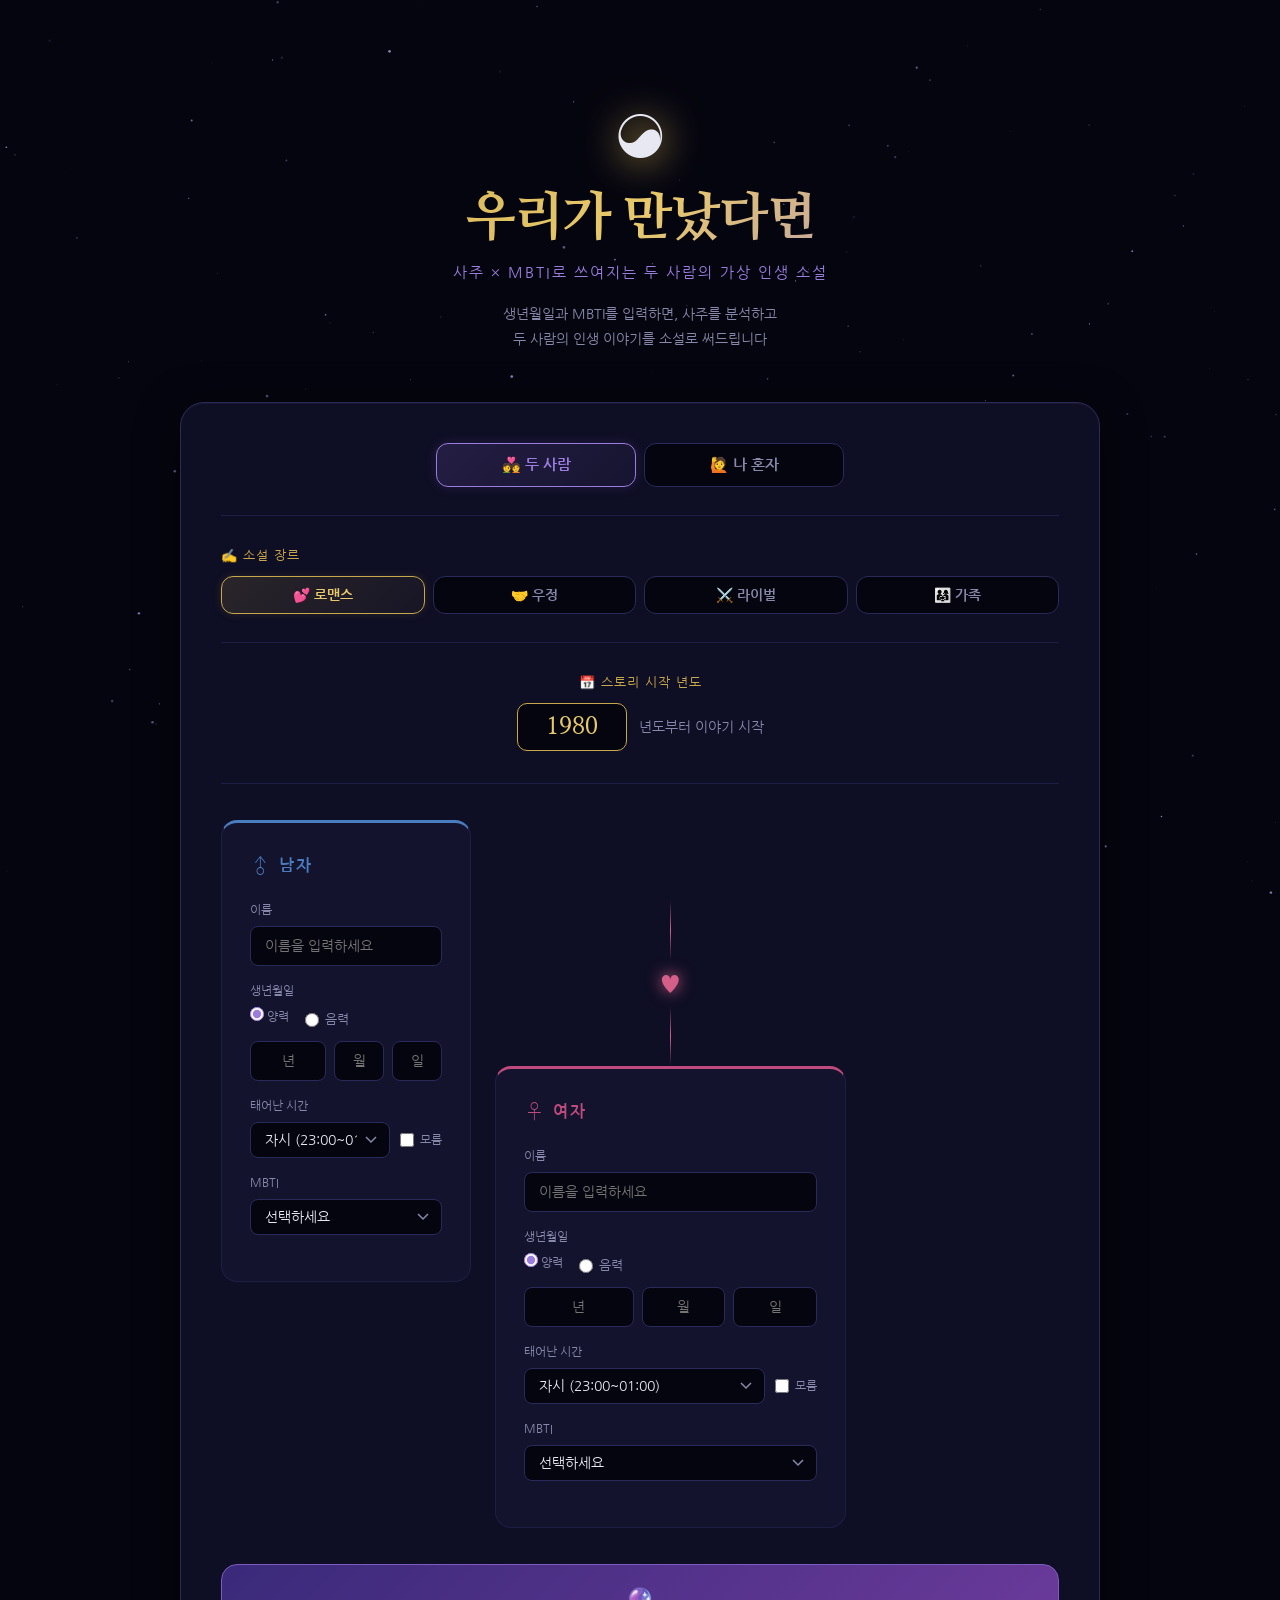
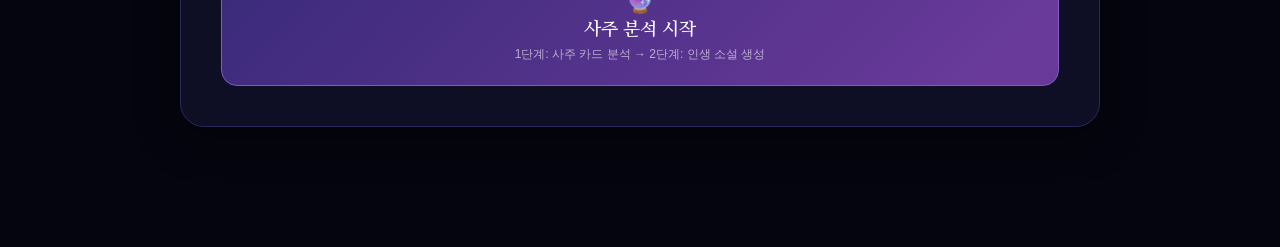
==== commit 96cc3868: "feat: B-1 공유 링크 기능 추가 - /save 엔드포인트: 분석+소설 결과를 JSON 파일로 저장, 10자리 고유 ID 발급 - /share/<id> 엔드포인트: 저장된 결" ====
--- a/templates/index.html
+++ b/templates/index.html
@@ -222,6 +222,26 @@
         </div>
       </div>
 
+      <!-- 공유 버튼 -->
+      <div id="share-area" class="hidden">
+        <button id="share-btn" class="btn-share" onclick="saveAndShare()">
+          <span>🔗 공유 링크 만들기</span>
+          <span class="btn-sub">친구에게 결과 보내기</span>
+        </button>
+      </div>
+
+      <!-- 공유 모달 -->
+      <div id="share-modal" class="share-modal hidden">
+        <div class="share-modal-inner">
+          <p class="share-modal-title">🔗 공유 링크 생성 완료!</p>
+          <input type="text" id="share-url-input" class="share-url-input" readonly />
+          <div class="share-modal-btns">
+            <button class="btn-copy-url" onclick="copyShareUrl()">📋 링크 복사</button>
+            <button class="btn-modal-close" onclick="closeShareModal()">닫기</button>
+          </div>
+        </div>
+      </div>
+
       <!-- 운세 버튼 -->
       <div id="fortune-start-area" class="hidden">
         <div class="novel-start-divider"><span>✦ ✦ ✦</span></div>
@@ -277,7 +297,8 @@
           <div class="end-symbol">✦</div>
           <h3 id="end-title">이야기 완결</h3>
           <p id="end-desc"></p>
-          <button class="btn-copy-all" onclick="copyAll()">📋 전체 이야기 복사</button>
+          <button class="btn-share-end" onclick="saveAndShare()">🔗 공유 링크 만들기</button>
+          <button class="btn-copy-all" onclick="copyAll()">📋 전체 복사</button>
           <button class="btn-restart" onclick="location.reload()">🔄 새 이야기 만들기</button>
         </div>
       </div>
--- a/static/css/style.css
+++ b/static/css/style.css
@@ -272,6 +272,63 @@
 }
 .solo-card-3 .card-title { color: var(--gold); }
 
+/* ===== 공유 버튼 & 모달 ===== */
+.btn-share {
+  display: flex; flex-direction: column; align-items: center;
+  width: 100%; padding: 16px;
+  background: var(--card2); border: 1px solid var(--border);
+  border-radius: 12px; color: var(--sub);
+  font-size: 14px; font-family: 'Nanum Gothic', sans-serif; font-weight: 700;
+  cursor: pointer; transition: all 0.2s; gap: 4px; margin-top: 12px;
+}
+.btn-share:hover { border-color: var(--purple2); color: var(--purple2); }
+.btn-share:disabled { opacity: 0.5; cursor: not-allowed; }
+
+.btn-share-end {
+  display: inline-block; padding: 12px 28px; border-radius: 10px;
+  font-size: 14px; font-family: 'Nanum Gothic', sans-serif;
+  cursor: pointer; transition: all 0.2s; margin: 6px;
+  background: rgba(124,92,191,0.15); border: 1px solid var(--purple);
+  color: var(--purple2);
+}
+.btn-share-end:hover { background: rgba(124,92,191,0.3); }
+
+.share-modal {
+  position: fixed; inset: 0; z-index: 100;
+  background: rgba(0,0,0,0.7); display: flex;
+  align-items: center; justify-content: center; padding: 20px;
+}
+.share-modal-inner {
+  background: var(--card); border: 1px solid var(--purple);
+  border-radius: 20px; padding: 32px; width: 100%; max-width: 480px;
+  box-shadow: 0 0 40px rgba(124,92,191,0.3);
+}
+.share-modal-title {
+  font-family: 'Nanum Myeongjo', serif; font-size: 18px;
+  color: var(--purple2); text-align: center; margin-bottom: 16px;
+}
+.share-url-input {
+  width: 100%; background: var(--bg); border: 1px solid var(--border);
+  border-radius: 8px; color: var(--text); font-size: 13px;
+  padding: 10px 14px; outline: none; margin-bottom: 16px;
+  font-family: monospace;
+}
+.share-modal-btns { display: flex; gap: 8px; justify-content: center; }
+.btn-copy-url {
+  padding: 10px 24px; border-radius: 8px; cursor: pointer;
+  background: var(--purple); border: none; color: #fff;
+  font-size: 14px; font-family: 'Nanum Gothic', sans-serif; font-weight: 700;
+  transition: all 0.2s;
+}
+.btn-copy-url:hover { background: var(--purple2); }
+.btn-modal-close {
+  padding: 10px 24px; border-radius: 8px; cursor: pointer;
+  background: var(--card2); border: 1px solid var(--border);
+  color: var(--sub); font-size: 14px; font-family: 'Nanum Gothic', sans-serif;
+  transition: all 0.2s;
+}
+.btn-modal-close:hover { border-color: var(--text); color: var(--text); }
+
 /* ===== 운세 버튼 ===== */
 .btn-fortune {
   display: flex; flex-direction: column; align-items: center;
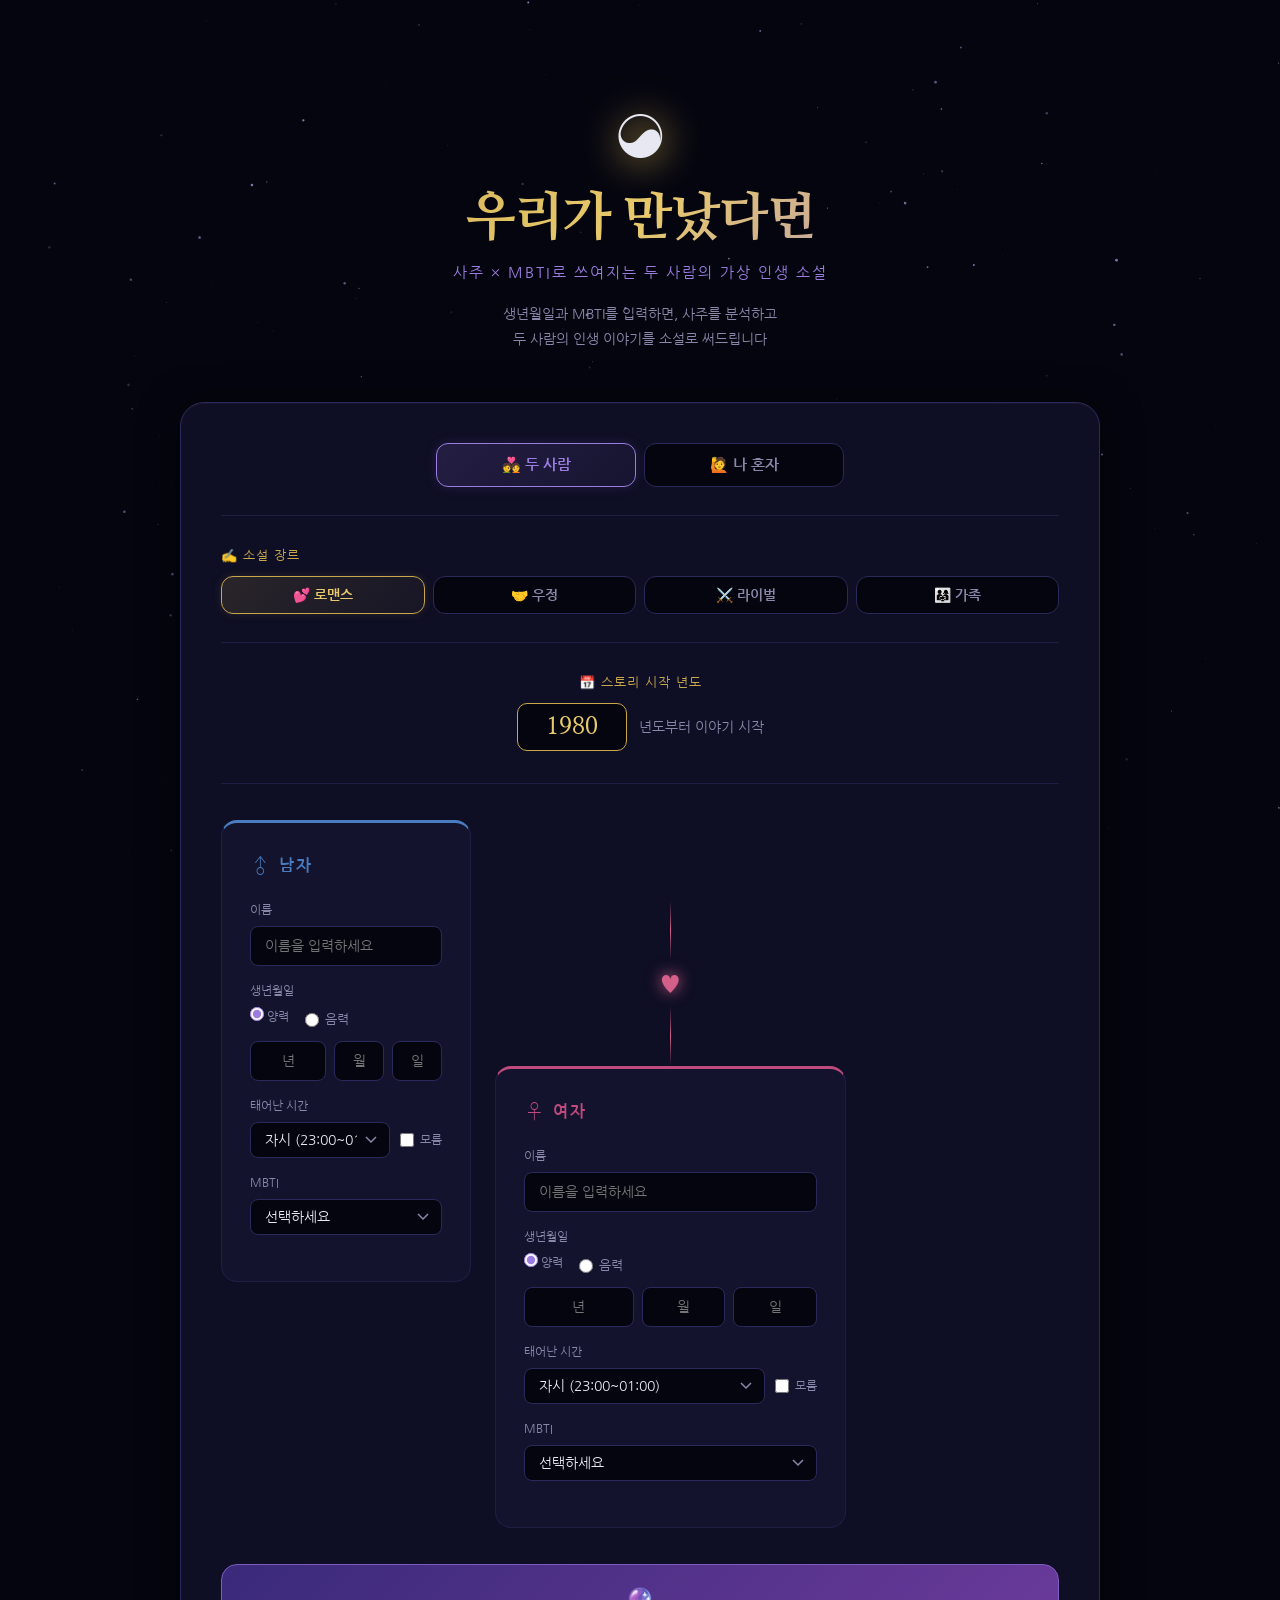
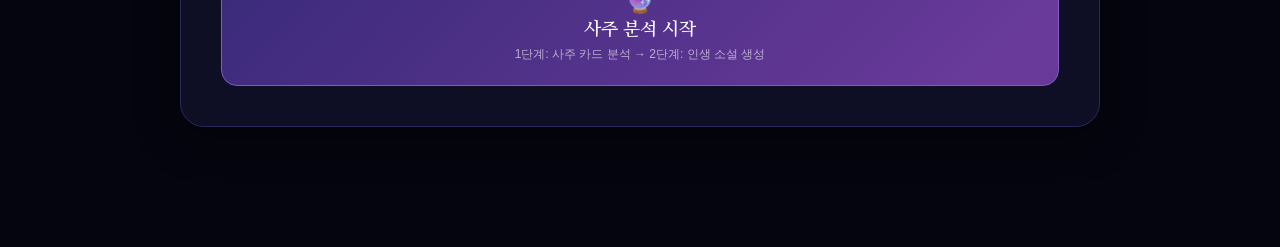
==== commit e376240b: "feat: B-2 텍스트 저장 및 PDF 인쇄 기능 추가 - 완결 화면에 텍스트 저장(.txt), PDF 저장 버튼 추가 - 텍스트 다운로드: 사주 분석 + 소설 전체를 .txt " ====
--- a/templates/index.html
+++ b/templates/index.html
@@ -299,12 +299,17 @@
           <p id="end-desc"></p>
           <button class="btn-share-end" onclick="saveAndShare()">🔗 공유 링크 만들기</button>
           <button class="btn-copy-all" onclick="copyAll()">📋 전체 복사</button>
+          <button class="btn-download-txt" onclick="downloadTxt()">💾 텍스트 저장</button>
+          <button class="btn-print" onclick="printStory()">🖨️ PDF 저장</button>
           <button class="btn-restart" onclick="location.reload()">🔄 새 이야기 만들기</button>
         </div>
       </div>
     </div>
 
   </div><!-- /container -->
+
+  <!-- 인쇄 전용 영역 (화면엔 숨김) -->
+  <div id="print-area" class="print-only"></div>
 
   <script src="/static/js/script.js"></script>
 </body>
--- a/static/css/style.css
+++ b/static/css/style.css
@@ -455,6 +455,20 @@
 #end-title { font-family: 'Nanum Myeongjo', serif; font-size: 24px; color: var(--gold2); margin-bottom: 12px; }
 #end-desc { color: var(--sub); font-size: 15px; margin-bottom: 32px; line-height: 1.8; }
 
+.btn-download-txt, .btn-print {
+  display: inline-block; padding: 12px 28px; border-radius: 10px;
+  font-size: 14px; font-family: 'Nanum Gothic', sans-serif;
+  cursor: pointer; transition: all 0.2s; margin: 6px;
+}
+.btn-download-txt {
+  background: rgba(74,184,125,0.1); border: 1px solid #4ab87d; color: #4ab87d;
+}
+.btn-download-txt:hover { background: rgba(74,184,125,0.2); }
+.btn-print {
+  background: rgba(74,125,191,0.1); border: 1px solid var(--blue); color: #7aabdf;
+}
+.btn-print:hover { background: rgba(74,125,191,0.2); }
+
 .btn-copy-all, .btn-restart {
   display: inline-block; padding: 12px 28px; border-radius: 10px;
   font-size: 14px; font-family: 'Nanum Gothic', sans-serif;
@@ -467,6 +481,33 @@
 
 /* ===== 유틸 ===== */
 .hidden { display: none !important; }
+.print-only { display: none; }
+
+/* ===== 인쇄 스타일 ===== */
+@media print {
+  body { background: #fff !important; color: #111 !important; }
+  #stars, .hero, #saju-form, #loading, #analysis-section,
+  #novel-section, .mode-toggle, .genre-row { display: none !important; }
+  .print-only { display: block !important; }
+  .container { max-width: 100%; padding: 0; }
+
+  .print-title {
+    font-family: 'Nanum Myeongjo', serif;
+    font-size: 28px; color: #111; text-align: center;
+    margin-bottom: 8px;
+  }
+  .print-meta { text-align: center; color: #666; font-size: 13px; margin-bottom: 16px; }
+  .print-divider { border: none; border-top: 1px solid #ccc; margin: 20px 0; }
+  .print-section { font-size: 18px; color: #333; margin: 20px 0 12px; }
+  .print-card {
+    border: 1px solid #ddd; border-radius: 8px;
+    padding: 16px; margin-bottom: 12px; break-inside: avoid;
+  }
+  .print-card h3 { font-size: 15px; margin-bottom: 8px; color: #444; }
+  .print-card p { font-size: 13px; line-height: 1.8; color: #333; }
+  .print-part { font-size: 16px; color: #333; margin: 20px 0 8px; }
+  .print-story { font-size: 13px; line-height: 2; color: #333; white-space: pre-wrap; }
+}
 
 /* ===== 반응형 ===== */
 @media (max-width: 700px) {
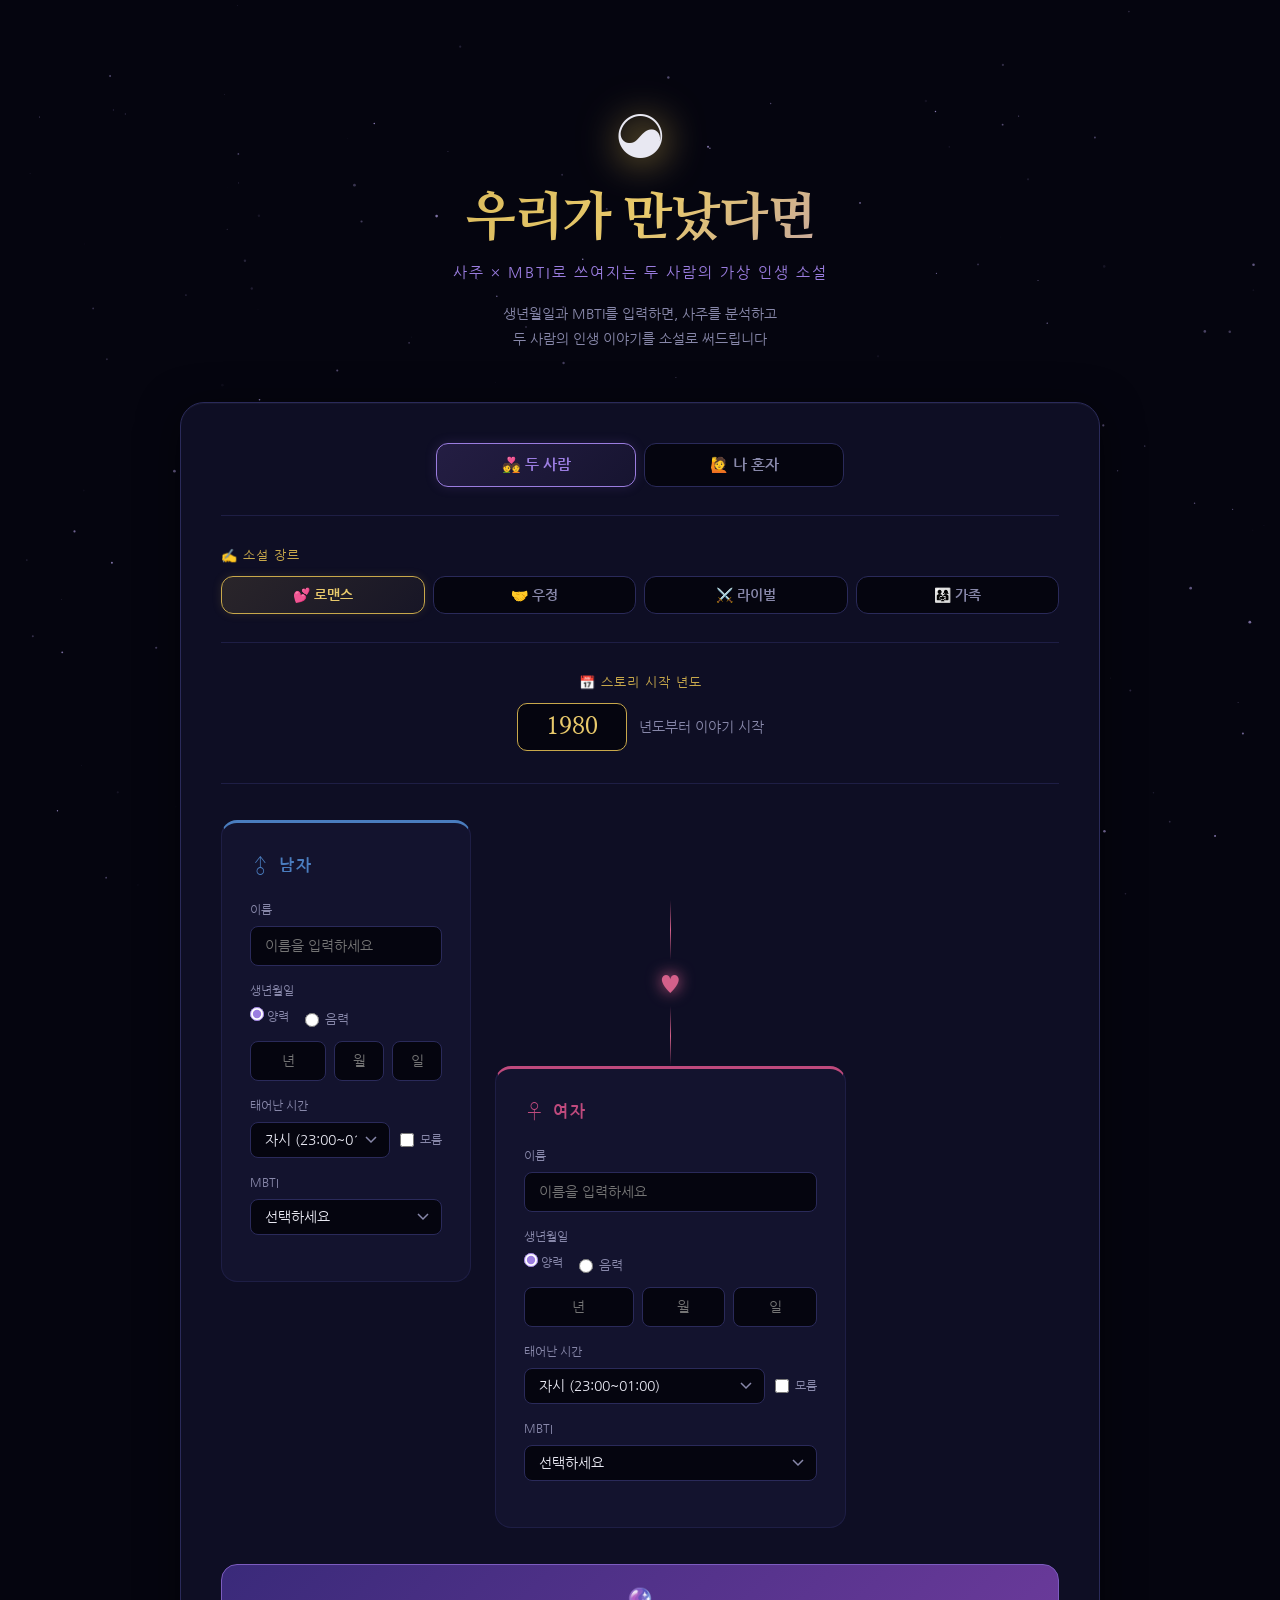
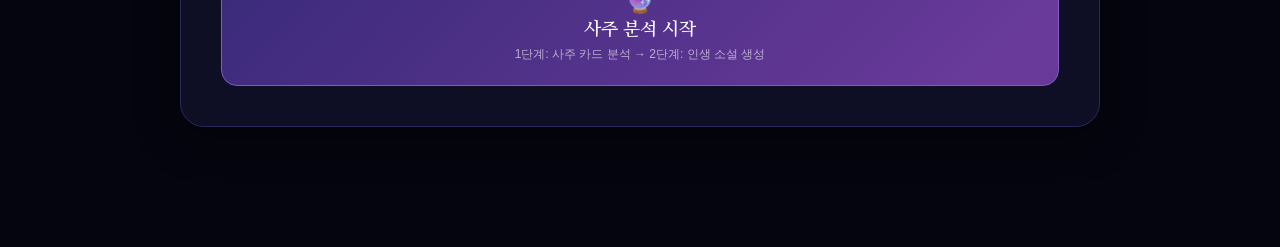
==== commit d9cfdec1: "fix: 공유/다운로드 버튼 분석 완료 직후 바로 표시 소설 완결 전에도 공유링크/텍스트저장/PDF저장 버튼 접근 가능하도록 share-area에 3개 버튼을 가로 배치로 변경  " ====
--- a/templates/index.html
+++ b/templates/index.html
@@ -224,10 +224,17 @@
 
       <!-- 공유 버튼 -->
       <div id="share-area" class="hidden">
-        <button id="share-btn" class="btn-share" onclick="saveAndShare()">
-          <span>🔗 공유 링크 만들기</span>
-          <span class="btn-sub">친구에게 결과 보내기</span>
-        </button>
+        <div class="share-action-row">
+          <button id="share-btn" class="btn-share" onclick="saveAndShare()">
+            <span>🔗 공유 링크 만들기</span>
+          </button>
+          <button class="btn-share" onclick="downloadTxt()" style="border-color:var(--border);">
+            <span>💾 텍스트 저장</span>
+          </button>
+          <button class="btn-share" onclick="printStory()" style="border-color:var(--border);">
+            <span>🖨️ PDF 저장</span>
+          </button>
+        </div>
       </div>
 
       <!-- 공유 모달 -->
--- a/static/css/style.css
+++ b/static/css/style.css
@@ -273,13 +273,16 @@
 .solo-card-3 .card-title { color: var(--gold); }
 
 /* ===== 공유 버튼 & 모달 ===== */
+.share-action-row {
+  display: flex; gap: 8px; margin-top: 12px; flex-wrap: wrap;
+}
 .btn-share {
   display: flex; flex-direction: column; align-items: center;
-  width: 100%; padding: 16px;
-  background: var(--card2); border: 1px solid var(--border);
+  flex: 1; min-width: 120px; padding: 14px 10px;
+  background: var(--card2); border: 1px solid var(--purple);
   border-radius: 12px; color: var(--sub);
-  font-size: 14px; font-family: 'Nanum Gothic', sans-serif; font-weight: 700;
-  cursor: pointer; transition: all 0.2s; gap: 4px; margin-top: 12px;
+  font-size: 13px; font-family: 'Nanum Gothic', sans-serif; font-weight: 700;
+  cursor: pointer; transition: all 0.2s; gap: 4px;
 }
 .btn-share:hover { border-color: var(--purple2); color: var(--purple2); }
 .btn-share:disabled { opacity: 0.5; cursor: not-allowed; }
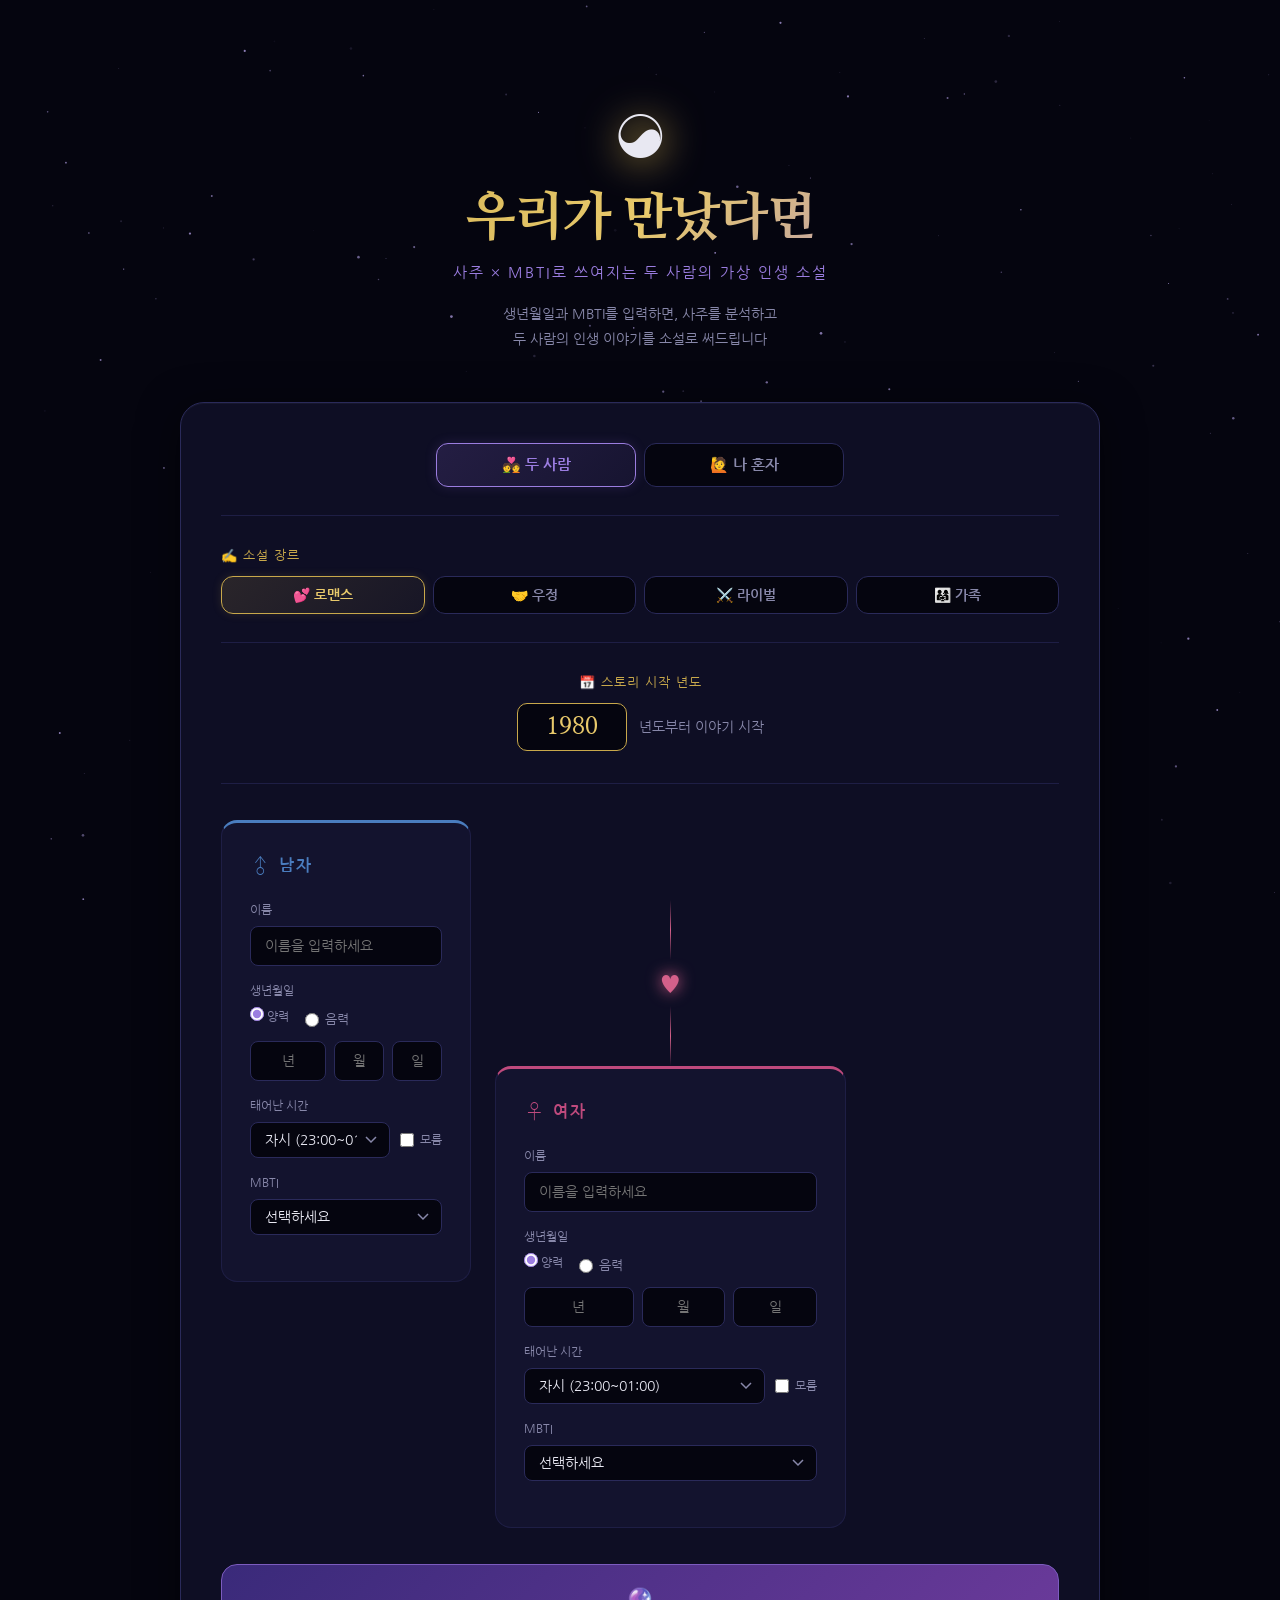
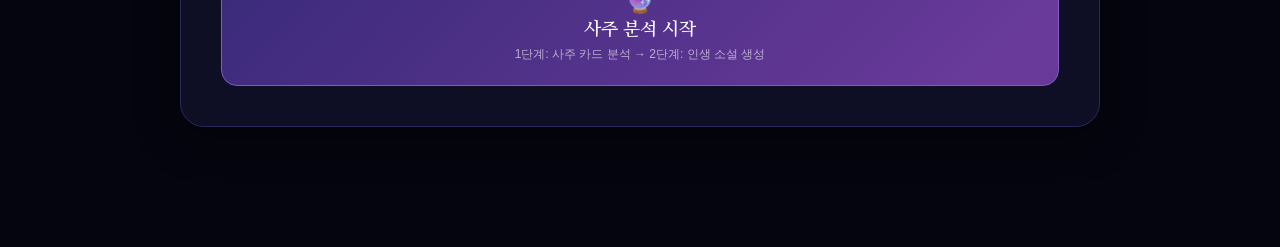
==== commit 7f11f029: "feat: C-1 대운(大運) 10년 운세 기능 추가 - saju_calculator.py: 대운 계산 로직 추가 (순행/역행, 대운수, 8대운 pillar) - 솔로 모드에 성별" ====
--- a/templates/index.html
+++ b/templates/index.html
@@ -112,6 +112,14 @@
                 <option>ISTP</option><option>ISFP</option><option>ESTP</option><option>ESFP</option>
               </optgroup>
             </select>
+          </div>
+          <!-- 나 혼자 모드 전용 성별 선택 -->
+          <div class="field-group hidden" id="solo-gender-row">
+            <label>성별</label>
+            <div class="calendar-type">
+              <label class="radio-label"><input type="radio" name="solo_gender" value="남" checked /> 남자</label>
+              <label class="radio-label"><input type="radio" name="solo_gender" value="여" /> 여자</label>
+            </div>
           </div>
         </div>
 
@@ -222,6 +230,23 @@
         </div>
       </div>
 
+      <!-- 대운 버튼 -->
+      <div id="daewoon-start-area" class="hidden">
+        <div class="novel-start-divider"><span>✦ ✦ ✦</span></div>
+        <button id="daewoon-btn" class="btn-daewoon" onclick="startDaewoon()">
+          <span>📊 대운 보기</span>
+          <span class="btn-sub">10년 단위 인생 흐름</span>
+        </button>
+      </div>
+
+      <!-- 대운 섹션 -->
+      <div id="daewoon-section" class="hidden">
+        <div class="section-title-row" style="margin-top:32px;">
+          <h2 class="section-title">📊 대운 (大運)</h2>
+        </div>
+        <div id="daewoon-content"></div>
+      </div>
+
       <!-- 공유 버튼 -->
       <div id="share-area" class="hidden">
         <div class="share-action-row">
--- a/static/css/style.css
+++ b/static/css/style.css
@@ -332,6 +332,67 @@
 }
 .btn-modal-close:hover { border-color: var(--text); color: var(--text); }
 
+/* ===== 대운 버튼 ===== */
+.btn-daewoon {
+  display: flex; flex-direction: column; align-items: center;
+  width: 100%; padding: 20px;
+  background: linear-gradient(135deg, rgba(74,125,191,0.1), rgba(74,125,191,0.04));
+  border: 1px solid var(--blue); border-radius: 16px;
+  color: #7aabdf; font-size: 16px;
+  font-family: 'Nanum Myeongjo', serif; font-weight: 700;
+  cursor: pointer; transition: all 0.3s; gap: 6px;
+}
+.btn-daewoon:hover { background: rgba(74,125,191,0.18); box-shadow: 0 6px 24px rgba(74,125,191,0.2); transform: translateY(-2px); }
+.btn-daewoon:disabled { opacity: 0.5; cursor: not-allowed; transform: none; }
+
+/* ===== 대운 타임라인 ===== */
+.daewoon-timeline {
+  display: flex; gap: 12px; overflow-x: auto;
+  padding-bottom: 12px; margin-bottom: 8px;
+  scrollbar-width: thin; scrollbar-color: var(--border) transparent;
+}
+.daewoon-timeline::-webkit-scrollbar { height: 4px; }
+.daewoon-timeline::-webkit-scrollbar-thumb { background: var(--border); border-radius: 2px; }
+
+.daewoon-card {
+  flex: 0 0 180px; background: var(--card2);
+  border: 1px solid var(--border2); border-radius: 16px;
+  padding: 20px 16px; position: relative;
+  transition: border-color 0.2s;
+}
+.daewoon-card:hover { border-color: var(--blue); }
+
+.daewoon-current {
+  border-color: var(--gold) !important;
+  background: linear-gradient(135deg, var(--card2), rgba(200,168,75,0.08));
+  box-shadow: 0 0 20px rgba(200,168,75,0.15);
+}
+.daewoon-now-badge {
+  position: absolute; top: -10px; left: 50%; transform: translateX(-50%);
+  background: var(--gold); color: #111; font-size: 11px; font-weight: 700;
+  padding: 2px 10px; border-radius: 10px; white-space: nowrap;
+}
+.daewoon-age {
+  font-size: 13px; color: var(--gold); font-weight: 700;
+  margin-bottom: 4px; text-align: center;
+}
+.daewoon-pillar {
+  font-family: 'Nanum Myeongjo', serif; font-size: 18px;
+  font-weight: 700; color: var(--blue); text-align: center; margin-bottom: 10px;
+}
+.daewoon-energy {
+  font-size: 11px; color: var(--purple2); background: rgba(124,92,191,0.08);
+  border-radius: 6px; padding: 4px 8px; margin-bottom: 10px;
+  line-height: 1.5; text-align: center;
+}
+.daewoon-interp {
+  font-size: 12px; color: var(--sub); line-height: 1.7;
+  white-space: pre-wrap;
+}
+.daewoon-person-label {
+  font-size: 15px; font-weight: 700; margin-bottom: 12px; letter-spacing: 1px;
+}
+
 /* ===== 운세 버튼 ===== */
 .btn-fortune {
   display: flex; flex-direction: column; align-items: center;
@@ -514,15 +575,54 @@
 
 /* ===== 반응형 ===== */
 @media (max-width: 700px) {
-  .form-card { padding: 24px 16px; }
+  .container { padding: 24px 16px 60px; }
+
+  /* 폼 */
+  .form-card { padding: 20px 14px; }
   .persons-row { grid-template-columns: 1fr; }
   .divider-heart { flex-direction: row; padding-top: 0; }
   .heart-line { width: 60px; height: 1px; background: linear-gradient(to right, transparent, var(--pink), transparent); }
+
+  /* 생년월일 입력 */
+  .date-row { gap: 6px; }
+  .input-date { padding: 10px 4px; font-size: 13px; }
+
+  /* 모드/장르 버튼 */
+  .mode-btn { font-size: 13px; padding: 10px 12px; }
+  .genre-btns { gap: 6px; }
+  .genre-btn { min-width: 80px; padding: 9px 8px; font-size: 12px; }
+
+  /* 분석 카드 */
   .analysis-cards { grid-template-columns: 1fr; }
-  .male-card, .female-card, .compat-card { grid-column: 1; }
-  .chapter-card { padding: 20px; }
-  .chapter-progress { padding: 12px; }
-  .chapter-step span { font-size: 10px; }
+  .male-card, .female-card, .compat-card,
+  .solo-card-1, .solo-card-2, .solo-card-3 { grid-column: 1; }
+
+  /* 운세 카드 */
   .fortune-cards { grid-template-columns: 1fr; }
   .fcard-total { grid-column: 1; }
-}
+  .daewoon-card { flex: 0 0 150px; padding: 16px 12px; }
+  .daewoon-pillar { font-size: 15px; }
+  .btn-daewoon { min-height: 44px; }
+
+  /* 공유/다운로드 버튼 행 */
+  .share-action-row { flex-direction: column; gap: 8px; }
+  .btn-share { min-width: unset; }
+
+  /* 완결 버튼들 */
+  .novel-end-card { padding: 36px 20px; }
+  .btn-share-end, .btn-copy-all, .btn-download-txt,
+  .btn-print, .btn-restart {
+    display: block; width: 100%; margin: 6px 0;
+    box-sizing: border-box;
+  }
+
+  /* 챕터 카드 */
+  .chapter-card { padding: 16px; }
+
+  /* 공유 모달 */
+  .share-modal-inner { padding: 24px 16px; }
+
+  /* 터치 타겟 최소 44px */
+  .btn-generate, .btn-novel-start, .btn-continue,
+  .btn-fortune, .mode-btn, .genre-btn { min-height: 44px; }
+}
